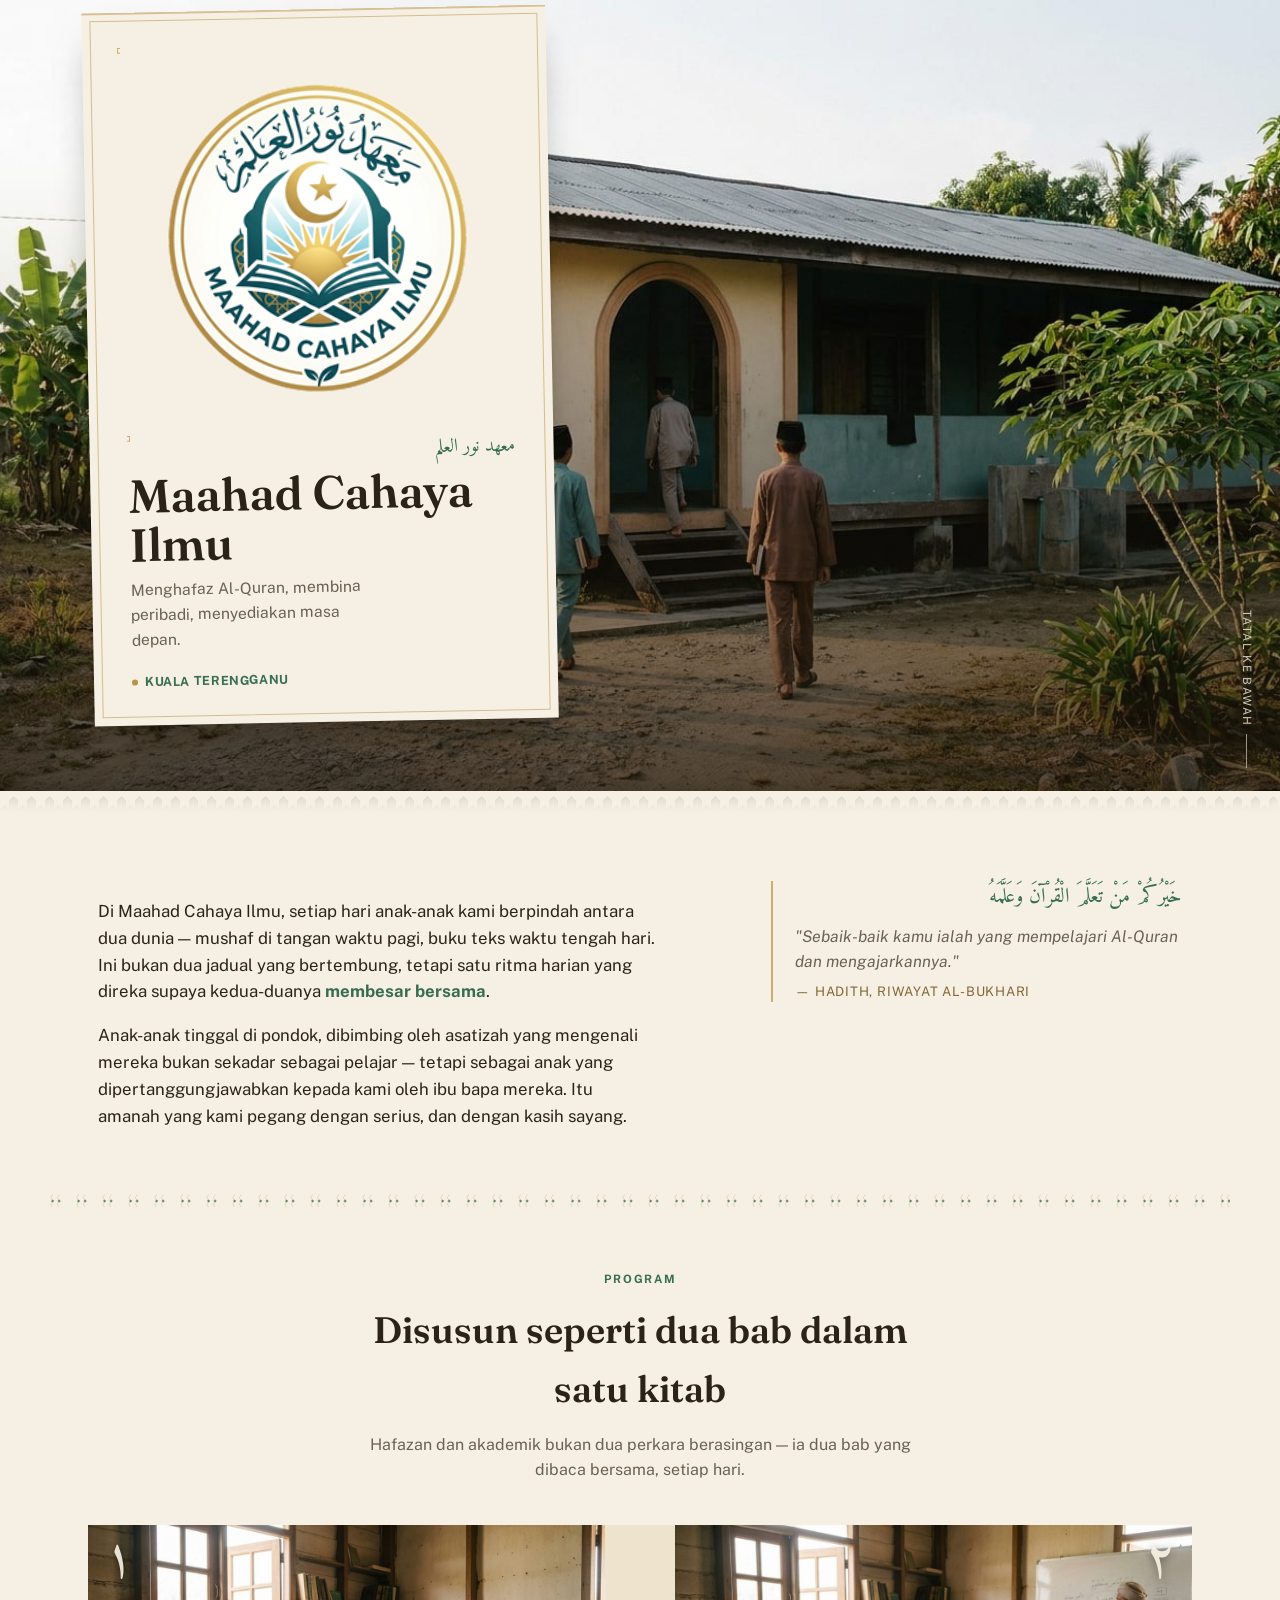
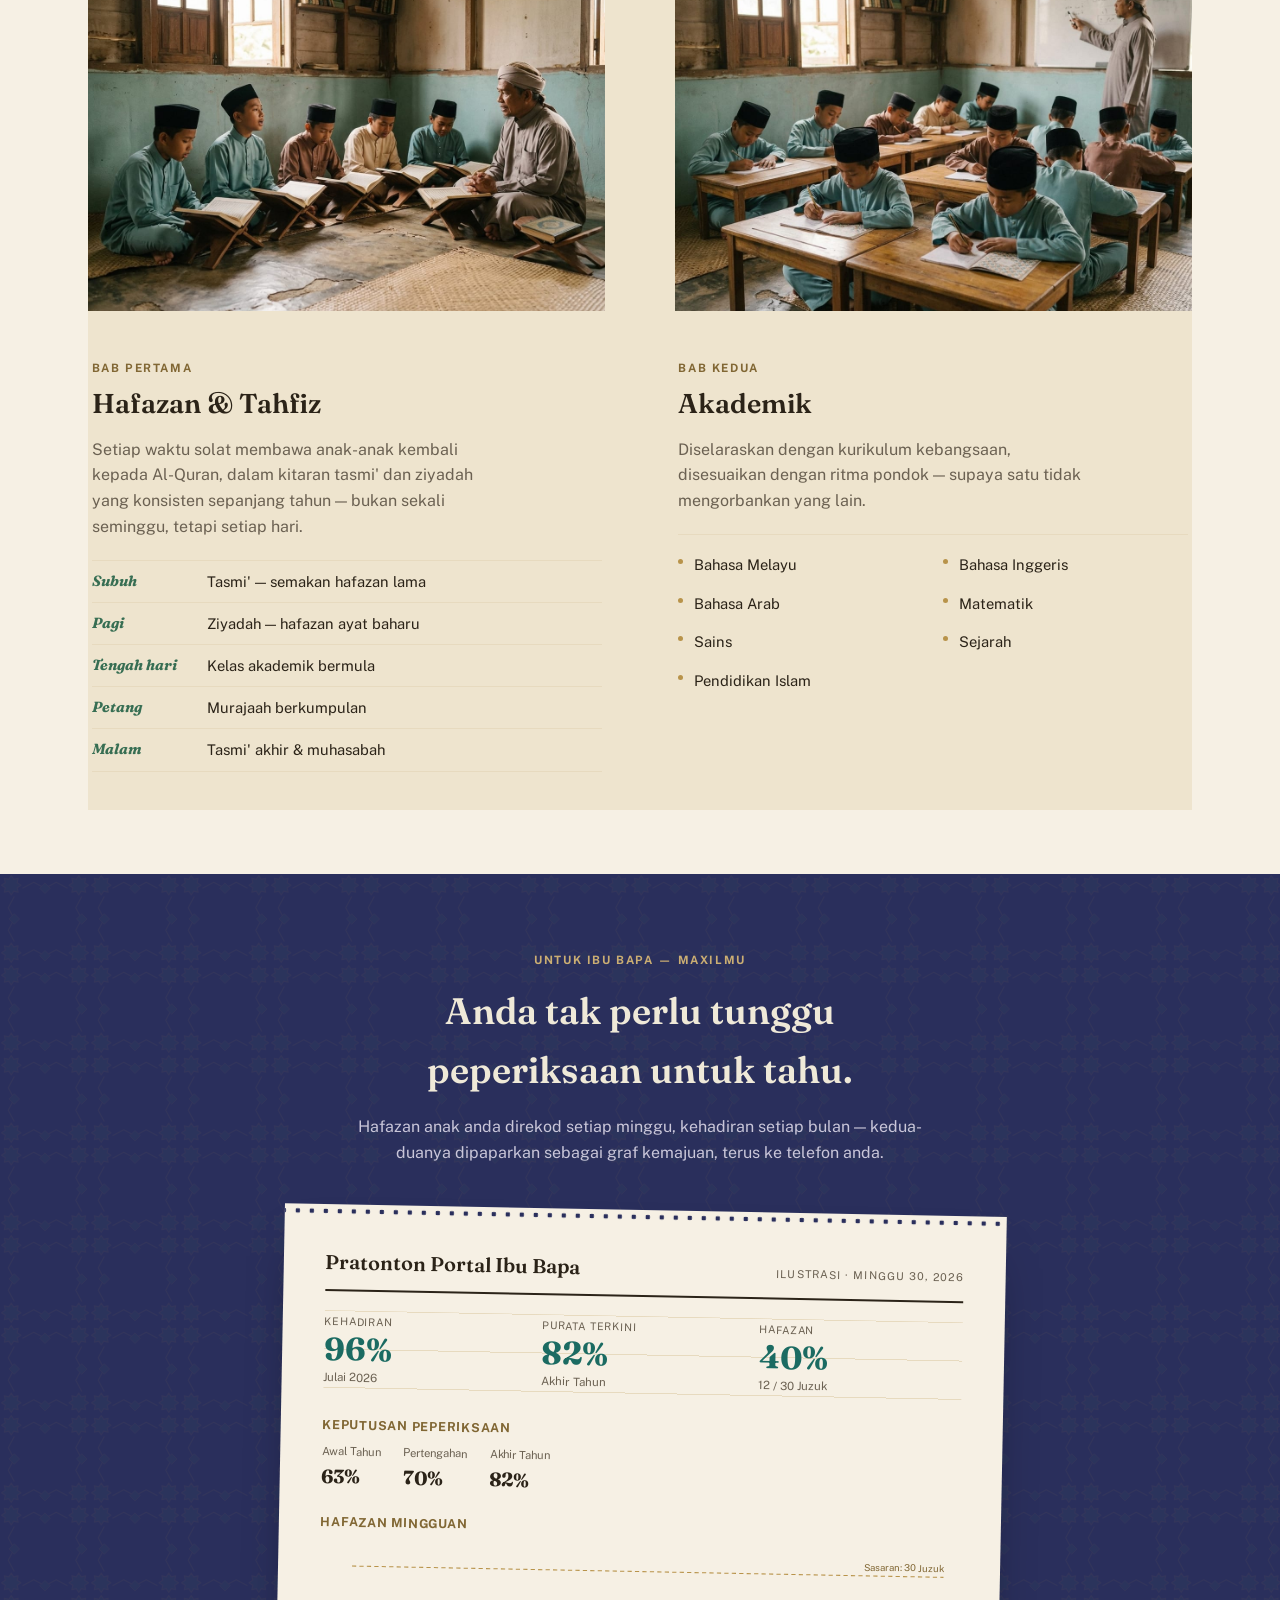
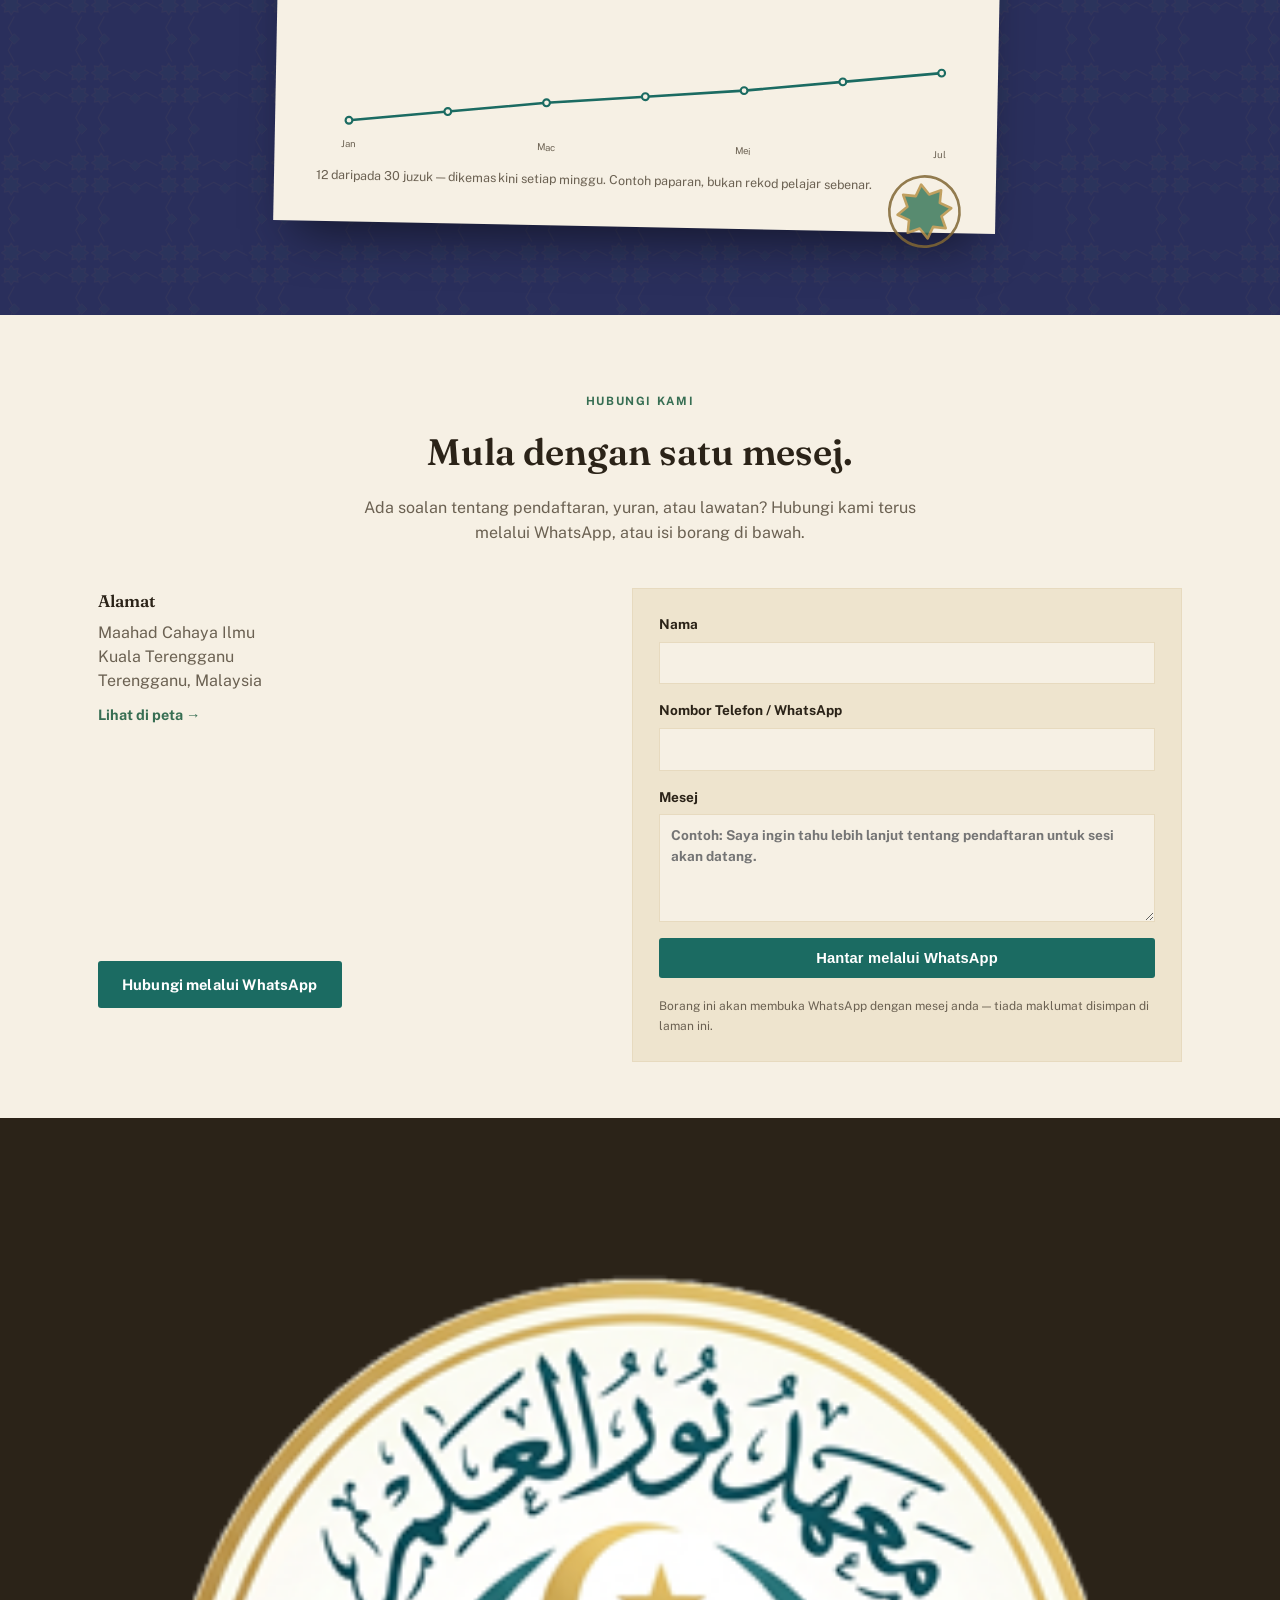
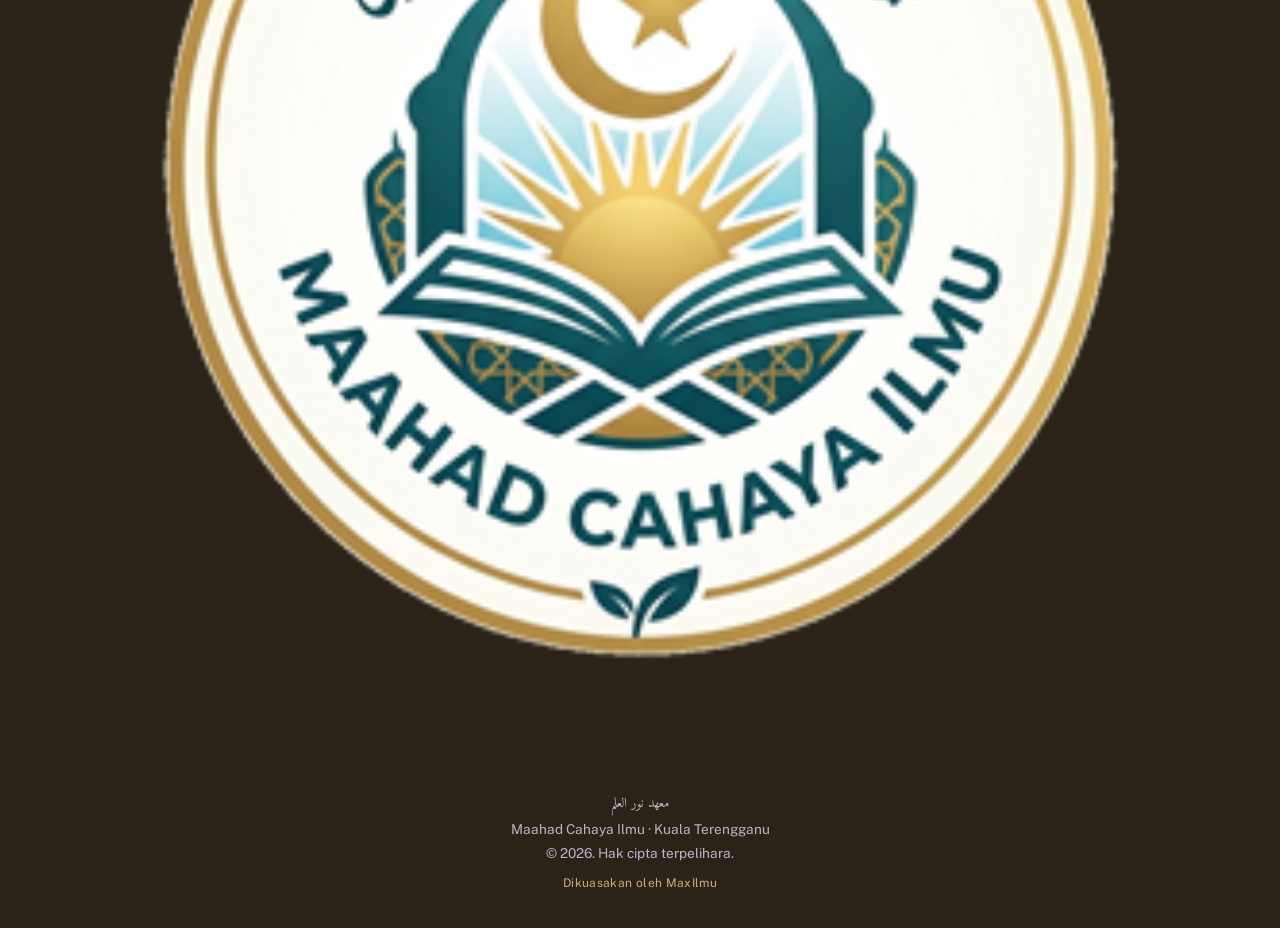
==== public/index.html @ 832dd151 "Set real deploy URL in og/twitter meta tags Replace https://YOUR-REAL-URL placeholder with https://m" ====
<!DOCTYPE html>
<html lang="ms">
<head>
<meta charset="UTF-8">
<meta name="viewport" content="width=device-width, initial-scale=1.0">
<title>Maahad Cahaya Ilmu — Tahfiz &amp; Akademik, Kuala Terengganu</title>
<!--
  DEMO SITE — these og:/twitter: values are intentionally hardcoded here
  (not pulled from SITE_CONFIG) because WhatsApp, Facebook, and Google
  scrapers do NOT execute JavaScript. A client fork must replace every
  hardcoded value below and remove the noindex meta tag once the site
  goes live under its real domain.
-->
<meta name="robots" content="noindex, nofollow">
<meta name="description" content="Maahad Cahaya Ilmu di Kuala Terengganu — pondok tahfiz yang menggabungkan hafazan Al-Quran dengan pendidikan akademik.">
<meta name="theme-color" content="#1B6B62">
<meta property="og:type" content="website">
<meta property="og:site_name" content="Maahad Cahaya Ilmu">
<meta property="og:title" content="Maahad Cahaya Ilmu — Tahfiz &amp; Akademik, Kuala Terengganu">
<meta property="og:description" content="Pondok tahfiz di Kuala Terengganu yang menggabungkan hafazan Al-Quran dengan pendidikan akademik — dengan kemajuan anak dihantar terus ke telefon ibu bapa.">
<meta property="og:url" content="https://maxilmu.maxmin.com.my">
<meta property="og:image" content="https://maxilmu.maxmin.com.my/logo.png">
<meta name="twitter:card" content="summary_large_image">
<meta name="twitter:title" content="Maahad Cahaya Ilmu — Tahfiz &amp; Akademik, Kuala Terengganu">
<meta name="twitter:description" content="Pondok tahfiz di Kuala Terengganu yang menggabungkan hafazan Al-Quran dengan pendidikan akademik.">
<meta name="twitter:image" content="https://maxilmu.maxmin.com.my/logo.png">
<link rel="preconnect" href="https://fonts.googleapis.com">
<link rel="preconnect" href="https://fonts.gstatic.com" crossorigin>
<link href="https://fonts.googleapis.com/css2?family=Fraunces:ital,opsz,wght@0,9..144,400;0,9..144,600;0,9..144,700;1,9..144,500&family=Amiri:ital,wght@0,400;0,700;1,400&family=Public+Sans:ital,wght@0,400;0,500;0,700;1,400&display=swap" rel="stylesheet">
<link rel="stylesheet" href="index.css">
<link rel="preload" href="images/hero-exterior.jpg" as="image">
<link rel="icon" type="image/png" sizes="32x32" href="favicon-32x32.png">
<link rel="icon" type="image/png" sizes="16x16" href="favicon-16x16.png">
<link rel="apple-touch-icon" sizes="180x180" href="apple-touch-icon.png">
<script src="site-config.js"></script>
</head>
<body>

<header class="mini-header" id="miniHeader">
  <a href="#top" class="mini-header__brand"><img src="logo-transparent.png" data-config-logo alt=""><span data-config="name">Maahad Cahaya Ilmu</span></a>
  <div class="mini-header__actions">
    <a class="mini-header__login" href="app/login.html">Log Masuk</a>
    <a class="mini-header__cta" data-wa-link href="https://wa.me/" target="_blank" rel="noopener">WhatsApp</a>
  </div>
</header>

<!-- ============ HERO — frontispiece photo + pasted label ============ -->
<section class="hero" id="top">
  <div class="hero__photo"><img src="images/hero-exterior.jpg" alt="Anak-anak murid berjalan menuju bangunan pondok pada waktu pagi"></div>
  <div class="hero__label">
    <span class="hero__mark"><img src="logo-transparent.png" data-config-logo data-config-alt="name" alt="Lambang Maahad Cahaya Ilmu"></span>
    <p class="hero__arabic" lang="ar" dir="rtl" data-config="nameArabic">معهد نور العلم</p>
    <h1 class="hero__name" data-config="name">Maahad Cahaya Ilmu</h1>
    <p class="hero__mission" data-config="tagline">Menghafaz Al-Quran, membina peribadi, menyediakan masa depan.</p>
    <span class="hero__tag"><span class="dot"></span><span data-config="location">Kuala Terengganu</span></span>
  </div>
  <span class="hero__scroll">Tatal ke bawah</span>
</section>
<div class="torn" aria-hidden="true"></div>

<!-- ============ ABOUT ============ -->
<section class="about" id="tentang">
  <div class="container about__grid">
    <div class="about__main">
      <h2 class="sr-only">Tentang Kami</h2>
      <p>Di <span data-config="name">Maahad Cahaya Ilmu</span>, setiap hari anak-anak kami berpindah antara dua dunia — mushaf di tangan waktu pagi, buku teks waktu tengah hari. Ini bukan dua jadual yang bertembung, tetapi satu ritma harian yang direka supaya kedua-duanya <strong>membesar bersama</strong>.</p>
      <p>Anak-anak tinggal di pondok, dibimbing oleh asatizah yang mengenali mereka bukan sekadar sebagai pelajar — tetapi sebagai anak yang dipertanggungjawabkan kepada kami oleh ibu bapa mereka. Itu amanah yang kami pegang dengan serius, dan dengan kasih sayang.</p>
    </div>
    <aside class="marginalia">
      <p class="marginalia__ar" lang="ar" dir="rtl">خَيْرُكُمْ مَنْ تَعَلَّمَ الْقُرْآنَ وَعَلَّمَهُ</p>
      <p class="marginalia__ms">"Sebaik-baik kamu ialah yang mempelajari Al-Quran dan mengajarkannya."</p>
      <p class="marginalia__cite">— Hadith, Riwayat al-Bukhari</p>
    </aside>
  </div>
</section>

<hr class="chain-rule">

<!-- ============ PROGRAM — the two-page spread ============ -->
<section id="program">
  <div class="programs-intro">
    <span class="eyebrow">Program</span>
    <h2>Disusun seperti dua bab dalam satu kitab</h2>
    <p>Hafazan dan akademik bukan dua perkara berasingan — ia dua bab yang dibaca bersama, setiap hari.</p>
  </div>

  <div class="spread">
    <article class="page page--left">
      <div class="page__photo">
        <img src="images/hafazan-class.jpg" alt="Pelajar duduk bersila membaca mushaf semasa sesi tasmik hafazan" loading="lazy">
        <span class="page__numeral" aria-hidden="true">١</span>
      </div>
      <div class="page__photo-torn" aria-hidden="true"></div>
      <div class="page__body">
        <p class="page__label">Bab Pertama</p>
        <h3 class="page__title">Hafazan &amp; Tahfiz</h3>
        <p class="page__intro">Setiap waktu solat membawa anak-anak kembali kepada Al-Quran, dalam kitaran tasmi' dan ziyadah yang konsisten sepanjang tahun — bukan sekali seminggu, tetapi setiap hari.</p>
        <ul class="rhythm">
          <li><span class="time">Subuh</span><span class="what">Tasmi' — semakan hafazan lama</span></li>
          <li><span class="time">Pagi</span><span class="what">Ziyadah — hafazan ayat baharu</span></li>
          <li><span class="time">Tengah hari</span><span class="what">Kelas akademik bermula</span></li>
          <li><span class="time">Petang</span><span class="what">Murajaah berkumpulan</span></li>
          <li><span class="time">Malam</span><span class="what">Tasmi' akhir &amp; muhasabah</span></li>
        </ul>
      </div>
    </article>

    <article class="page page--right">
      <div class="page__photo">
        <img src="images/akademik-class.jpg" alt="Pelajar menulis di meja semasa kelas akademik, guru di hadapan papan putih" loading="lazy">
        <span class="page__numeral" aria-hidden="true">٢</span>
      </div>
      <div class="page__photo-torn" aria-hidden="true"></div>
      <div class="page__body">
        <p class="page__label">Bab Kedua</p>
        <h3 class="page__title">Akademik</h3>
        <p class="page__intro">Diselaraskan dengan kurikulum kebangsaan, disesuaikan dengan ritma pondok — supaya satu tidak mengorbankan yang lain.</p>
        <ul class="index-list" id="subject-list">
          <li>Bahasa Melayu</li>
          <li>Bahasa Inggeris</li>
          <li>Bahasa Arab</li>
          <li>Matematik</li>
          <li>Sains</li>
          <li>Sejarah</li>
          <li>Pendidikan Islam</li>
        </ul>
      </div>
    </article>
  </div>
</section>

<!-- ============ MAXILMU — the tucked-in ledger page ============ -->
<section class="maxilmu" id="maxilmu">
  <div class="maxilmu__head">
    <span class="eyebrow">Untuk Ibu Bapa — MaxIlmu</span>
    <h2>Anda tak perlu tunggu peperiksaan untuk tahu.</h2>
    <p>Hafazan anak anda direkod setiap minggu, kehadiran setiap bulan — kedua-duanya dipaparkan sebagai graf kemajuan, terus ke telefon anda.</p>
  </div>

  <div class="ledger-wrap">
    <div class="ledger">
      <div class="ledger__head">
        <h3>Pratonton Portal Ibu Bapa</h3>
        <span>Ilustrasi · Minggu 30, 2026</span>
      </div>

      <div class="stat-grid" aria-hidden="true">
        <div class="stat-tile"><span class="stat-tile__label">Kehadiran</span><div class="stat-tile__value">96%</div><p class="stat-tile__sub">Julai 2026</p></div>
        <div class="stat-tile"><span class="stat-tile__label">Purata Terkini</span><div class="stat-tile__value">82%</div><p class="stat-tile__sub">Akhir Tahun</p></div>
        <div class="stat-tile"><span class="stat-tile__label">Hafazan</span><div class="stat-tile__value">40%</div><p class="stat-tile__sub">12 / 30 Juzuk</p></div>
      </div>

      <h4>Keputusan Peperiksaan</h4>
      <div class="report__exams" aria-hidden="true">
        <div class="report__exam"><span class="report__exam-label">Awal Tahun</span><span class="report__exam-value">63%</span></div>
        <div class="report__exam"><span class="report__exam-label">Pertengahan</span><span class="report__exam-value">70%</span></div>
        <div class="report__exam"><span class="report__exam-label">Akhir Tahun</span><span class="report__exam-value">82%</span></div>
      </div>

      <h4>Hafazan Mingguan</h4>
      <div class="report__chart" aria-hidden="true">
        <svg viewBox="0 0 600 200" role="img" aria-label="Graf kemajuan hafazan mingguan, contoh 12 daripada 30 Juzuk">
          <line x1="30" y1="24" x2="586" y2="24" class="chart-target-line"/>
          <text x="586" y="19" class="chart-target-label" text-anchor="end">Sasaran: 30 Juzuk</text>
          <path d="M30,169 L122.7,159 L215.3,149 L308,141.5 L400.7,134 L493.3,124 L586,114" class="chart-line"/>
          <circle cx="30" cy="169" r="3.2" class="chart-dot"/><circle cx="122.7" cy="159" r="3.2" class="chart-dot"/>
          <circle cx="215.3" cy="149" r="3.2" class="chart-dot"/><circle cx="308" cy="141.5" r="3.2" class="chart-dot"/>
          <circle cx="400.7" cy="134" r="3.2" class="chart-dot"/><circle cx="493.3" cy="124" r="3.2" class="chart-dot"/>
          <circle cx="586" cy="114" r="3.2" class="chart-dot"/>
          <text x="30" y="194" class="chart-axis-label" text-anchor="middle">Jan</text>
          <text x="215.3" y="194" class="chart-axis-label" text-anchor="middle">Mac</text>
          <text x="400.7" y="194" class="chart-axis-label" text-anchor="middle">Mei</text>
          <text x="586" y="194" class="chart-axis-label" text-anchor="middle">Jul</text>
        </svg>
      </div>
      <p class="report__caption">12 daripada 30 juzuk — dikemas kini setiap minggu. Contoh paparan, bukan rekod pelajar sebenar.</p>

      <svg class="ledger__stamp" viewBox="-15 -15 30 30" aria-hidden="true">
        <circle r="13.5" fill="none" stroke="#816734" stroke-width="1"/>
        <path fill="#3D7A5C" stroke="#B8934A" stroke-width="1" stroke-linejoin="round"
          d="M0,-10.4 L2.6,-6.28 L7.35,-7.35 L6.28,-2.6 L10.4,0 L6.28,2.6 L7.35,7.35 L2.6,6.28 L0,10.4 L-2.6,6.28 L-7.35,7.35 L-6.28,2.6 L-10.4,0 L-6.28,-2.6 L-7.35,-7.35 L-2.6,-6.28 Z"/>
      </svg>
    </div>
  </div>
</section>

<!-- ============ CONTACT — colophon ============ -->
<section class="contact" id="hubungi">
  <div class="contact__head">
    <span class="eyebrow">Hubungi Kami</span>
    <h2>Mula dengan satu mesej.</h2>
    <p>Ada soalan tentang pendaftaran, yuran, atau lawatan? Hubungi kami terus melalui WhatsApp, atau isi borang di bawah.</p>
  </div>
  <div class="container contact__grid">
    <div class="contact__block">
      <h3>Alamat</h3>
      <address id="contact-address">Maahad Cahaya Ilmu<br>Kuala Terengganu<br>Terengganu, Malaysia</address>
      <a class="contact__directions" id="contact-map-link" href="https://www.google.com/maps?q=Kuala+Terengganu,+Terengganu" target="_blank" rel="noopener">Lihat di peta →</a>
      <iframe class="contact__map" id="contact-map-frame" src="https://www.google.com/maps?q=Kuala+Terengganu,+Terengganu&z=12&output=embed" loading="lazy" referrerpolicy="no-referrer-when-downgrade" title="Peta kawasan Kuala Terengganu (ilustrasi, bukan lokasi sebenar)"></iframe>
      <a class="btn" data-wa-link href="https://wa.me/" target="_blank" rel="noopener">Hubungi melalui WhatsApp</a>
    </div>
    <form class="form" id="contact-form" novalidate>
      <label>Nama<input type="text" name="name" required autocomplete="name"></label>
      <label>Nombor Telefon / WhatsApp<input type="tel" name="phone" required autocomplete="tel"></label>
      <label>Mesej<textarea name="message" rows="4" required placeholder="Contoh: Saya ingin tahu lebih lanjut tentang pendaftaran untuk sesi akan datang."></textarea></label>
      <button class="btn" type="submit">Hantar melalui WhatsApp</button>
      <p class="form__note">Borang ini akan membuka WhatsApp dengan mesej anda — tiada maklumat disimpan di laman ini.</p>
    </form>
  </div>
</section>

<footer class="footer">
  <span class="footer__mark"><img src="logo-transparent.png" data-config-logo alt="" loading="lazy"></span>
  <p class="footer__ar" lang="ar" dir="rtl" data-config="nameArabic">معهد نور العلم</p>
  <p><span data-config="name">Maahad Cahaya Ilmu</span> &middot; <span data-config="location">Kuala Terengganu</span></p>
  <p>&copy; 2026. Hak cipta terpelihara.</p>
  <p class="footer__credit">Dikuasakan oleh MaxIlmu</p>
</footer>

<script src="index.js"></script>
</body>
</html>
---- public/index.css ----
/* ================================================================
   DESIGN PLAN (kept as comments so this survives hand-off intact)

   Signature idea: the page is a physical, opened kitab, not a
   scrolling stack of marketing sections. The hero photo is the
   frontispiece with a pasted label, not empty decorative parchment.
   "Bab Pertama / Bab Kedua" is a literal two-page spread with a
   center spine — the two subjects sit physically side by side, the
   way they sit side by side in the real daily schedule. The parent
   preview is a loose ledger page tucked at an angle into the book,
   not a floating SaaS dashboard card. Contact closes the book as a
   colophon, the traditional place a manuscript records who made it
   and where to find them.

   Palette below is the FALLBACK only — site-config.js overrides
   these custom properties on :root at runtime (see applyThemeColors
   there), so a different madrasah customer can reskin the accent
   palette by editing SITE_CONFIG.colors alone, without touching this
   file. Values here just keep the page looking right if that script
   ever fails to load.
   Type: Fraunces (display), Amiri (Arabic + numeral accents),
   Public Sans (body/UI).

   This file is index.html-only — kept deliberately separate from
   styles.css/app.css (shared by login/admin/parent), since none of
   these selectors (.hero, .page, .ledger, .spread, etc.) are used
   outside this one page.
================================================================= */
:root{
  --teal:#1B6B62; --indigo:#2A2F5C; --malachite:#3D7A5C; --malachite-ink:#376E53;
  --gold:#B8934A; --gold-ink:#816734; --gold-soft:#CBAE73;
  --parchment:#F6F0E4; --parchment-dim:#EEE4CE; --parchment-deep:#E7DABF;
  --ink:#2B2318; --ink-soft:#6B6152; --on-indigo:#EFE9D8;
  --font-display:"Fraunces","Georgia",serif;
  --font-arabic:"Amiri",serif;
  --font-body:"Public Sans","Segoe UI",sans-serif;
}
*{box-sizing:border-box;}
html{scroll-behavior:smooth;}
body{margin:0;background:var(--parchment);color:var(--ink);font-family:var(--font-body);line-height:1.6;}
img{display:block;max-width:100%;}
.container{max-width:1180px;margin:0 auto;padding:0 1.5rem;}
@media (min-width:900px){.container{padding:0 3rem;}}
.eyebrow{display:inline-block;font-family:var(--font-body);font-weight:700;font-size:.72rem;letter-spacing:.14em;text-transform:uppercase;color:var(--malachite-ink);margin-bottom:.6rem;}
@media (prefers-reduced-motion:reduce){html{scroll-behavior:auto;} *{animation-duration:.001ms !important;transition-duration:.001ms !important;}}
a:focus-visible, button:focus-visible{outline:3px solid var(--teal); outline-offset:3px;}
.sr-only{position:absolute;width:1px;height:1px;overflow:hidden;clip:rect(0 0 0 0);white-space:nowrap;}

/* ---------- mini header ---------- */
.mini-header{position:fixed;top:0;left:0;right:0;z-index:40;display:flex;align-items:center;justify-content:space-between;
  padding:.7rem 1.2rem;background:rgba(246,240,228,.88);backdrop-filter:blur(6px);
  border-bottom:1px solid rgba(43,35,24,.08); transform:translateY(-100%); transition:transform .35s ease;}
.mini-header.is-visible{transform:translateY(0);}
.mini-header__brand{display:flex;align-items:center;gap:.5rem;text-decoration:none;color:var(--ink);font-family:var(--font-display);font-weight:600;}
.mini-header__brand img{width:30px;height:30px;border-radius:50%;object-fit:cover;}
.mini-header__actions{display:flex;align-items:center;gap:.6rem;}
.mini-header__login{color:var(--ink-soft);padding:.5rem 1rem;border-radius:99px;border:1.5px solid rgba(43,35,24,.18);text-decoration:none;font-size:.85rem;font-weight:700;}
.mini-header__cta{background:var(--teal);color:#fff;padding:.5rem 1rem;border-radius:99px;text-decoration:none;font-size:.85rem;font-weight:700;}

/* =================================================================
   HERO — frontispiece: full-bleed photo, asymmetric pasted label
================================================================= */
.hero{position:relative;min-height:88vh;display:flex;align-items:flex-end;overflow:hidden;}
.hero__photo{position:absolute;inset:0;}
.hero__photo img{width:100%;height:100%;object-fit:cover;}
.hero__photo::after{content:"";position:absolute;inset:0;
  background:linear-gradient(0deg, rgba(27,20,10,.72) 0%, rgba(27,20,10,.28) 40%, rgba(27,20,10,.05) 62%, transparent 78%);}
.hero__label{position:relative;z-index:2;margin:0 1.25rem 2.4rem;padding:1.9rem 1.7rem 1.6rem;
  background:var(--parchment);
  box-shadow:0 22px 40px -18px rgba(20,14,6,.55), 0 2px 0 rgba(184,147,74,.5) inset;
  transform:rotate(-1.1deg); max-width:26rem;}
@media (min-width:640px){.hero__label{margin:0 0 3.2rem 3.2rem;}}
@media (min-width:900px){.hero__label{margin:0 0 4.4rem 5.5rem;padding:2.4rem 2.4rem 2rem;max-width:29rem;}}
.hero__label::before{content:"";position:absolute;inset:0;pointer-events:none;
  border:1px solid rgba(184,147,74,.55); margin:8px;}
.hero__mark{width:46px;height:46px;border-radius:50%;overflow:hidden;margin-bottom:.9rem;
  box-shadow:0 0 0 2px var(--parchment), 0 0 0 3px var(--gold-soft);}
.hero__mark img{width:100%;height:100%;object-fit:cover;}
.hero__arabic{font-family:var(--font-arabic);color:var(--malachite-ink);font-size:1.15rem;margin:0 0 .3rem;}
.hero__name{font-family:var(--font-display);font-weight:600;font-size:clamp(1.9rem,4.6vw,2.9rem);line-height:1.05;margin:0 0 .5rem;color:var(--ink);}
.hero__mission{margin:0 0 .9rem;color:var(--ink-soft);font-size:.98rem;max-width:24ch;}
.hero__tag{display:inline-flex;align-items:center;gap:.4rem;font-size:.78rem;font-weight:700;letter-spacing:.05em;text-transform:uppercase;color:var(--malachite-ink);}
.hero__tag .dot{width:6px;height:6px;border-radius:50%;background:var(--gold);}
.hero__scroll{position:absolute;right:1.5rem;bottom:1.5rem;z-index:2;writing-mode:vertical-rl;color:var(--on-indigo);
  font-size:.72rem;letter-spacing:.12em;text-transform:uppercase;display:none;align-items:center;gap:.5rem;opacity:.85;}
.hero__scroll::after{content:"";width:1px;height:34px;background:var(--on-indigo);opacity:.7;}
@media (min-width:900px){.hero__scroll{display:inline-flex;}}

/* torn parchment strip stitching hero into the page below */
.torn{position:relative;height:18px;background:var(--parchment);margin-top:-1px;}
.torn::before{content:"";position:absolute;inset:0;
  background:
    linear-gradient(135deg, var(--parchment) 50%, transparent 50%) 0 0/18px 18px repeat-x,
    linear-gradient(-135deg, var(--parchment) 50%, transparent 50%) 9px 0/18px 18px repeat-x;
  background-color:transparent;
  filter:drop-shadow(0 -3px 4px rgba(27,20,10,.18));
}

/* =================================================================
   ABOUT — manuscript margin layout (kept close to original: this
   part already avoided template defaults, only lightly retouched)
================================================================= */
.about{padding:4.5rem 0 3rem;}
.about__grid{display:grid;gap:2.4rem;}
@media (min-width:820px){.about__grid{grid-template-columns:1.5fr 1fr;gap:3.5rem;align-items:start;}}
.about__main p{font-size:1.05rem;color:var(--ink);max-width:56ch;}
.about__main strong{color:var(--malachite-ink);}
.marginalia{border-left:2px solid var(--gold-soft);padding-left:1.4rem;}
.marginalia__ar{font-family:var(--font-arabic);color:var(--malachite-ink);font-size:1.3rem;margin:0 0 .6rem;}
.marginalia__ms{font-style:italic;color:var(--ink-soft);margin:0 0 .4rem;}
.marginalia__cite{font-size:.82rem;color:var(--gold-ink);text-transform:uppercase;letter-spacing:.06em;margin:0;}

.chain-rule{border:0;height:13px;margin:0 auto;max-width:1180px;
  background-image:url("assets/tazhib-tile.svg");background-size:26px 26px;
  background-repeat:repeat-x;background-position:center;opacity:.85;}

/* =================================================================
   PROGRAM — the two-page spread. This is the signature structural
   move: on desktop, a literal open book with a spine down the
   middle; each "page" carries a full-bleed class photo that tears
   into the paper below it, rather than a feature card with an icon.
================================================================= */
.programs-intro{max-width:640px;margin:0 auto;padding:3.6rem 1.5rem 2.6rem;text-align:center;}
.programs-intro h2{font-family:var(--font-display);font-weight:600;font-size:clamp(1.6rem,3.4vw,2.3rem);margin:.2rem 0 .8rem;}
.programs-intro p{color:var(--ink-soft);margin:0;}

.spread{position:relative;max-width:1180px;margin:0 auto 4rem;padding:0 1.2rem;
  display:grid;gap:2.6rem;}
@media (min-width:900px){
  .spread{grid-template-columns:1fr 1fr;gap:0;padding:0 2.4rem;
    background:linear-gradient(90deg, transparent calc(50% - 1px), rgba(184,147,74,.55) calc(50% - 1px), rgba(184,147,74,.55) calc(50% + 1px), transparent calc(50% + 1px));}
  .spread::before{content:"";position:absolute;left:50%;top:0;bottom:0;width:64px;margin-left:-32px;
    background:linear-gradient(90deg, rgba(27,20,10,.14), transparent 40%, transparent 60%, rgba(27,20,10,.14));
    pointer-events:none;}
}
.page{position:relative;background:var(--parchment-dim);
  box-shadow:0 18px 34px -20px rgba(27,20,10,.35);}
@media (min-width:900px){
  .page--left{padding-right:2.2rem;box-shadow:none;}
  .page--right{padding-left:2.2rem;box-shadow:none;}
}
.page__photo{position:relative;aspect-ratio:4/3;overflow:hidden;}
.page__photo img{width:100%;height:100%;object-fit:cover;}
.page__numeral{position:absolute;top:.6rem;font-family:var(--font-arabic);font-size:3.4rem;line-height:1;
  color:var(--parchment);text-shadow:0 2px 10px rgba(0,0,0,.45);opacity:.92;}
.page--left .page__numeral{left:.9rem;}
.page--right .page__numeral{right:.9rem;}
.page__photo-torn{position:relative;height:16px;margin-top:-1px;}
.page__photo-torn::before{content:"";position:absolute;inset:0;
  background:linear-gradient(135deg, var(--parchment-dim) 50%, transparent 50%) 0 0/16px 16px repeat-x,
             linear-gradient(-135deg, var(--parchment-dim) 50%, transparent 50%) 8px 0/16px 16px repeat-x;}
.page__body{padding:1.7rem 1.5rem 2.4rem;}
@media (min-width:900px){.page__body{padding:2rem .2rem 2.4rem;}}
.page__label{font-family:var(--font-body);font-weight:700;font-size:.72rem;letter-spacing:.14em;text-transform:uppercase;color:var(--gold-ink);margin:0 0 .3rem;}
.page__title{font-family:var(--font-display);font-weight:600;font-size:1.7rem;margin:0 0 .7rem;color:var(--ink);}
.page__intro{color:var(--ink-soft);margin:0 0 1.3rem;max-width:42ch;}
.rhythm{list-style:none;margin:0;padding:0;border-top:1px solid var(--parchment-deep);}
.rhythm li{display:flex;gap:1rem;padding:.55rem 0;border-bottom:1px solid var(--parchment-deep);font-size:.92rem;}
.rhythm .time{flex:0 0 6.2rem;font-weight:700;color:var(--malachite-ink);font-family:var(--font-display);font-style:italic;}
.index-list{list-style:none;margin:0;padding:0;display:grid;grid-template-columns:1fr 1fr;gap:.15rem 1.2rem;border-top:1px solid var(--parchment-deep);padding-top:.7rem;}
.index-list li{padding:.4rem 0;font-size:.92rem;position:relative;padding-left:1rem;}
.index-list li::before{content:"";position:absolute;left:0;top:.85em;width:5px;height:5px;background:var(--gold);border-radius:50%;}

/* =================================================================
   MAXILMU — a ledger page tucked into the book at an angle, not a
   floating SaaS dashboard preview card.
================================================================= */
.maxilmu{position:relative;background:var(--indigo);padding:4.5rem 0 5.5rem;overflow:hidden;}
.maxilmu::before{content:"";position:absolute;inset:0;opacity:.06;
  background-image:url("assets/tazhib-tile.svg");background-size:90px 90px;}
.maxilmu__head{position:relative;max-width:640px;margin:0 auto;padding:0 1.5rem 2.8rem;text-align:center;color:var(--on-indigo);}
.maxilmu__head .eyebrow{color:var(--gold-soft);}
.maxilmu__head h2{font-family:var(--font-display);font-weight:600;font-size:clamp(1.6rem,3.4vw,2.3rem);margin:.2rem 0 .9rem;}
.maxilmu__head p{color:#C9C6D9;margin:0;}

.ledger-wrap{position:relative;max-width:760px;margin:0 auto;padding:0 1.2rem;}
.ledger{position:relative;background:var(--parchment);transform:rotate(1.1deg);
  box-shadow:0 30px 50px -22px rgba(0,0,0,.55);padding:2.1rem 1.5rem 1.8rem;}
@media (min-width:640px){.ledger{padding:2.6rem 2.6rem 2.2rem;}}
.ledger::before{content:"";position:absolute;left:0;right:0;top:0;height:12px;
  background-image:radial-gradient(circle, var(--indigo) 2.2px, transparent 2.6px);
  background-size:14px 14px;background-position:6px 0;}
.ledger__head{display:flex;justify-content:space-between;align-items:baseline;flex-wrap:wrap;gap:.4rem;
  border-bottom:2px solid var(--ink);padding-bottom:.7rem;margin-bottom:1.2rem;}
.ledger__head h3{font-family:var(--font-display);font-weight:600;font-size:1.25rem;margin:0;}
.ledger__head span{font-size:.68rem;letter-spacing:.1em;text-transform:uppercase;color:var(--ink-soft);}

.stat-grid{display:grid;grid-template-columns:repeat(3,1fr);gap:.9rem;margin-bottom:1.6rem;
  background-image:repeating-linear-gradient(var(--parchment-deep) 0 1px, transparent 1px 2.4rem);}
.stat-tile{padding:.2rem 0;}
.stat-tile__label{display:block;font-size:.66rem;letter-spacing:.08em;text-transform:uppercase;color:var(--ink-soft);margin-bottom:.15rem;}
.stat-tile__value{font-family:var(--font-display);font-weight:700;font-size:clamp(1.5rem,4vw,2rem);color:var(--teal);line-height:1.05;}
.stat-tile__sub{margin:.1rem 0 0;font-size:.72rem;color:var(--ink-soft);}

.ledger h4{font-family:var(--font-body);font-weight:700;font-size:.78rem;letter-spacing:.06em;text-transform:uppercase;color:var(--gold-ink);margin:1.3rem 0 .5rem;}
.report__exams{display:flex;gap:1.4rem;flex-wrap:wrap;margin-bottom:.4rem;}
.report__exam{display:flex;flex-direction:column;}
.report__exam-label{font-size:.7rem;color:var(--ink-soft);}
.report__exam-value{font-family:var(--font-display);font-weight:700;font-size:1.2rem;}
.chart-target-line{stroke:var(--gold);stroke-width:1;stroke-dasharray:4 3;}
.chart-target-label{font-size:9px;fill:var(--gold-ink);font-family:var(--font-body);}
.chart-line{fill:none;stroke:var(--teal);stroke-width:2.4;}
.chart-dot{fill:var(--parchment);stroke:var(--teal);stroke-width:2;}
.chart-axis-label{font-size:9px;fill:var(--ink-soft);font-family:var(--font-body);}
.report__caption{font-size:.78rem;color:var(--ink-soft);margin:.3rem 0 0;}
.ledger__stamp{position:absolute;bottom:-14px;right:18px;width:64px;height:64px;opacity:.85;transform:rotate(-8deg);}
@media (min-width:640px){.ledger__stamp{width:78px;height:78px;right:32px;bottom:-18px;}}

/* =================================================================
   CONTACT — the colophon: where a manuscript records who made it.
================================================================= */
.contact{padding:4.5rem 0 3.5rem;}
.contact__head{max-width:640px;margin:0 auto;text-align:center;padding:0 1.5rem 2.6rem;}
.contact__head h2{font-family:var(--font-display);font-weight:600;font-size:clamp(1.6rem,3.4vw,2.3rem);margin:.2rem 0 .8rem;}
.contact__head p{color:var(--ink-soft);margin:0;}
.contact__grid{display:grid;gap:2.4rem;}
@media (min-width:900px){.contact__grid{grid-template-columns:1fr 1.15fr;gap:3.5rem;}}
.contact__block h3{font-family:var(--font-display);font-weight:600;font-size:1.05rem;margin:0 0 .4rem;}
address{font-style:normal;color:var(--ink-soft);margin:0 0 .6rem;line-height:1.5;}
.contact__directions{color:var(--malachite-ink);font-weight:700;text-decoration:none;font-size:.9rem;}
.contact__map{width:100%;height:190px;border:0;margin:1.1rem 0;filter:sepia(.25) saturate(.8);}
.btn{display:inline-block;background:var(--teal);color:#fff;padding:.75rem 1.5rem;border-radius:3px;
  text-decoration:none;font-weight:700;font-size:.92rem;border:0;cursor:pointer;letter-spacing:.01em;}
.btn:hover{background:var(--malachite-ink);}
.form{display:flex;flex-direction:column;gap:1rem;background:var(--parchment-dim);padding:1.6rem;border:1px solid var(--parchment-deep);}
.form label{display:flex;flex-direction:column;gap:.35rem;font-size:.85rem;font-weight:700;color:var(--ink);}
.form input, .form textarea{font:inherit;padding:.6rem .7rem;border:1px solid var(--parchment-deep);background:var(--parchment);color:var(--ink);}
.form__note{font-size:.75rem;color:var(--ink-soft);margin:.2rem 0 0;}

.footer{background:var(--ink);color:var(--on-indigo);text-align:center;padding:2.6rem 1.5rem 2rem;font-size:.85rem;}
.footer__mark{width:40px;height:40px;border-radius:50%;overflow:hidden;margin:0 auto .8rem;}
.footer__mark img{width:100%;height:100%;object-fit:cover;}
.footer__ar{font-family:var(--font-arabic);color:var(--gold-soft);margin:0 0 .3rem;}
.footer p{margin:.15rem 0;color:#B9B6C9;}
.footer__credit{color:var(--gold-soft) !important;font-size:.75rem;letter-spacing:.03em;margin-top:.6rem !important;}
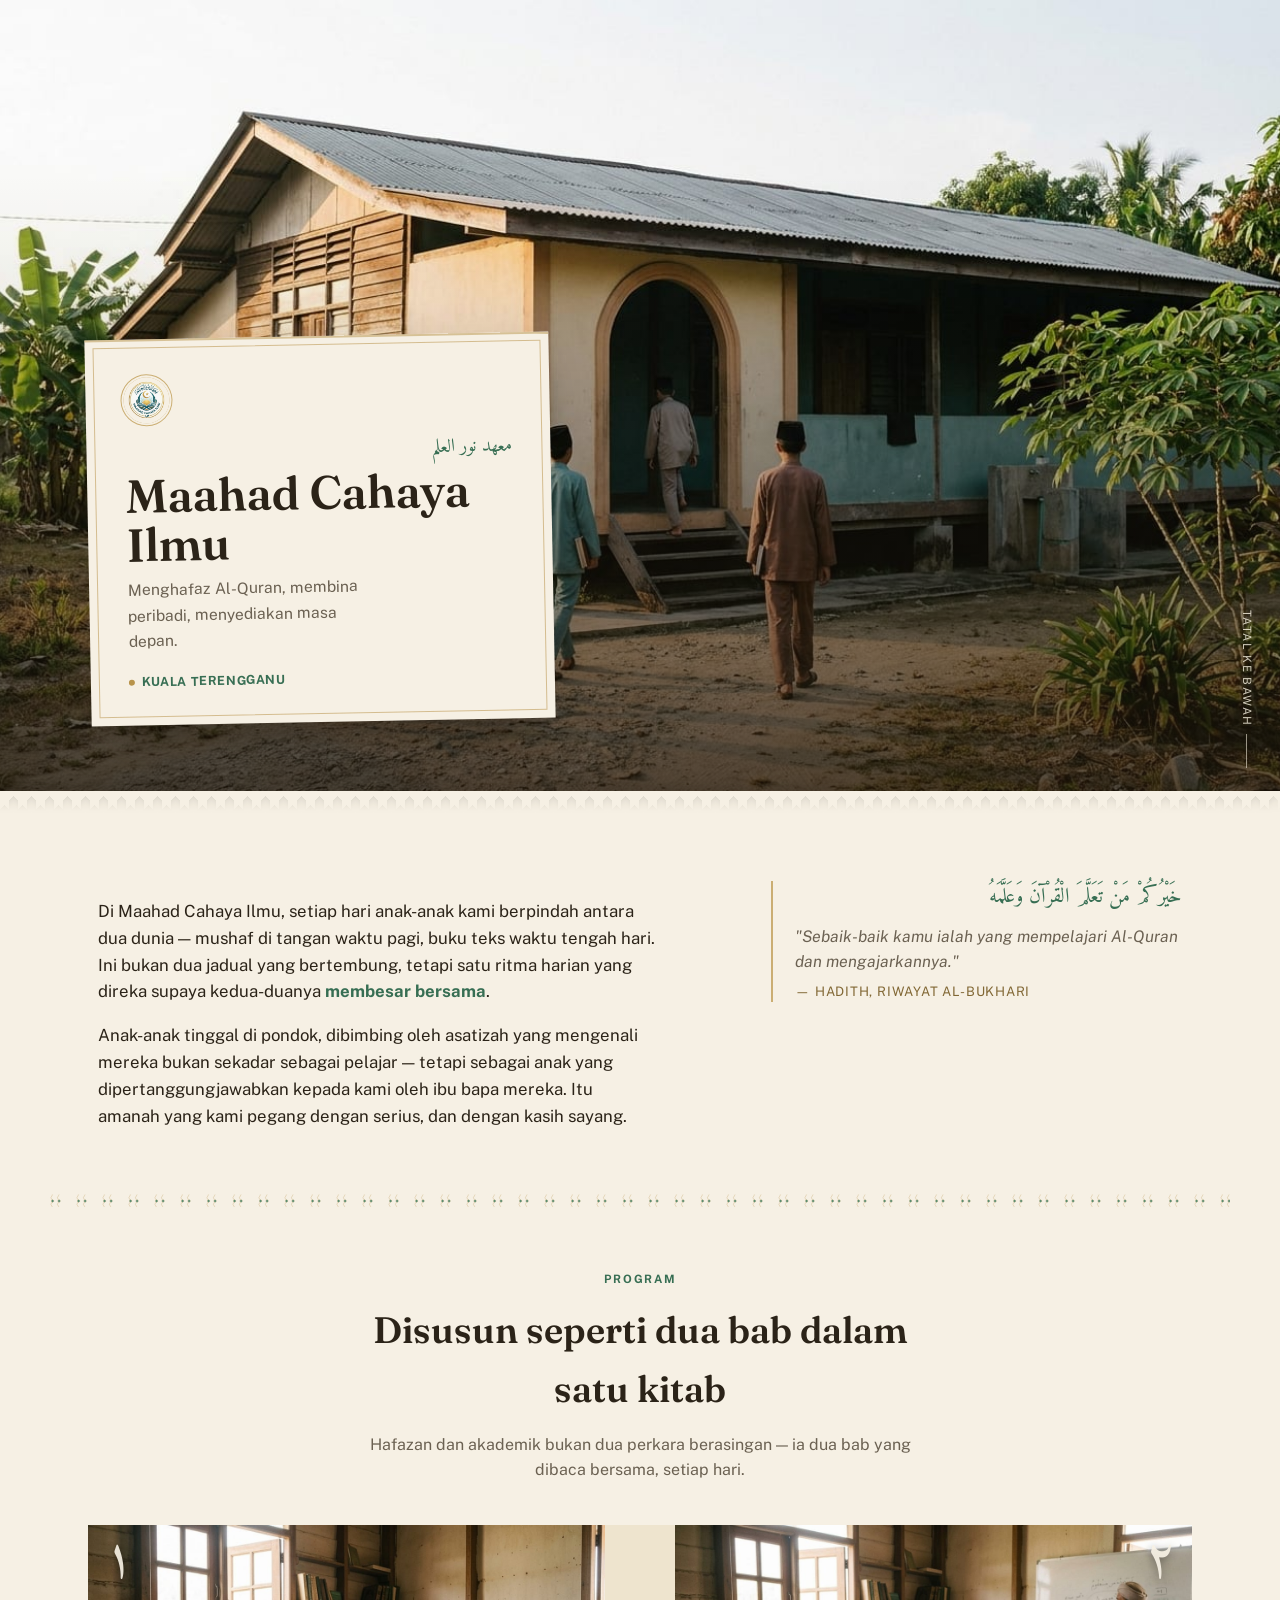
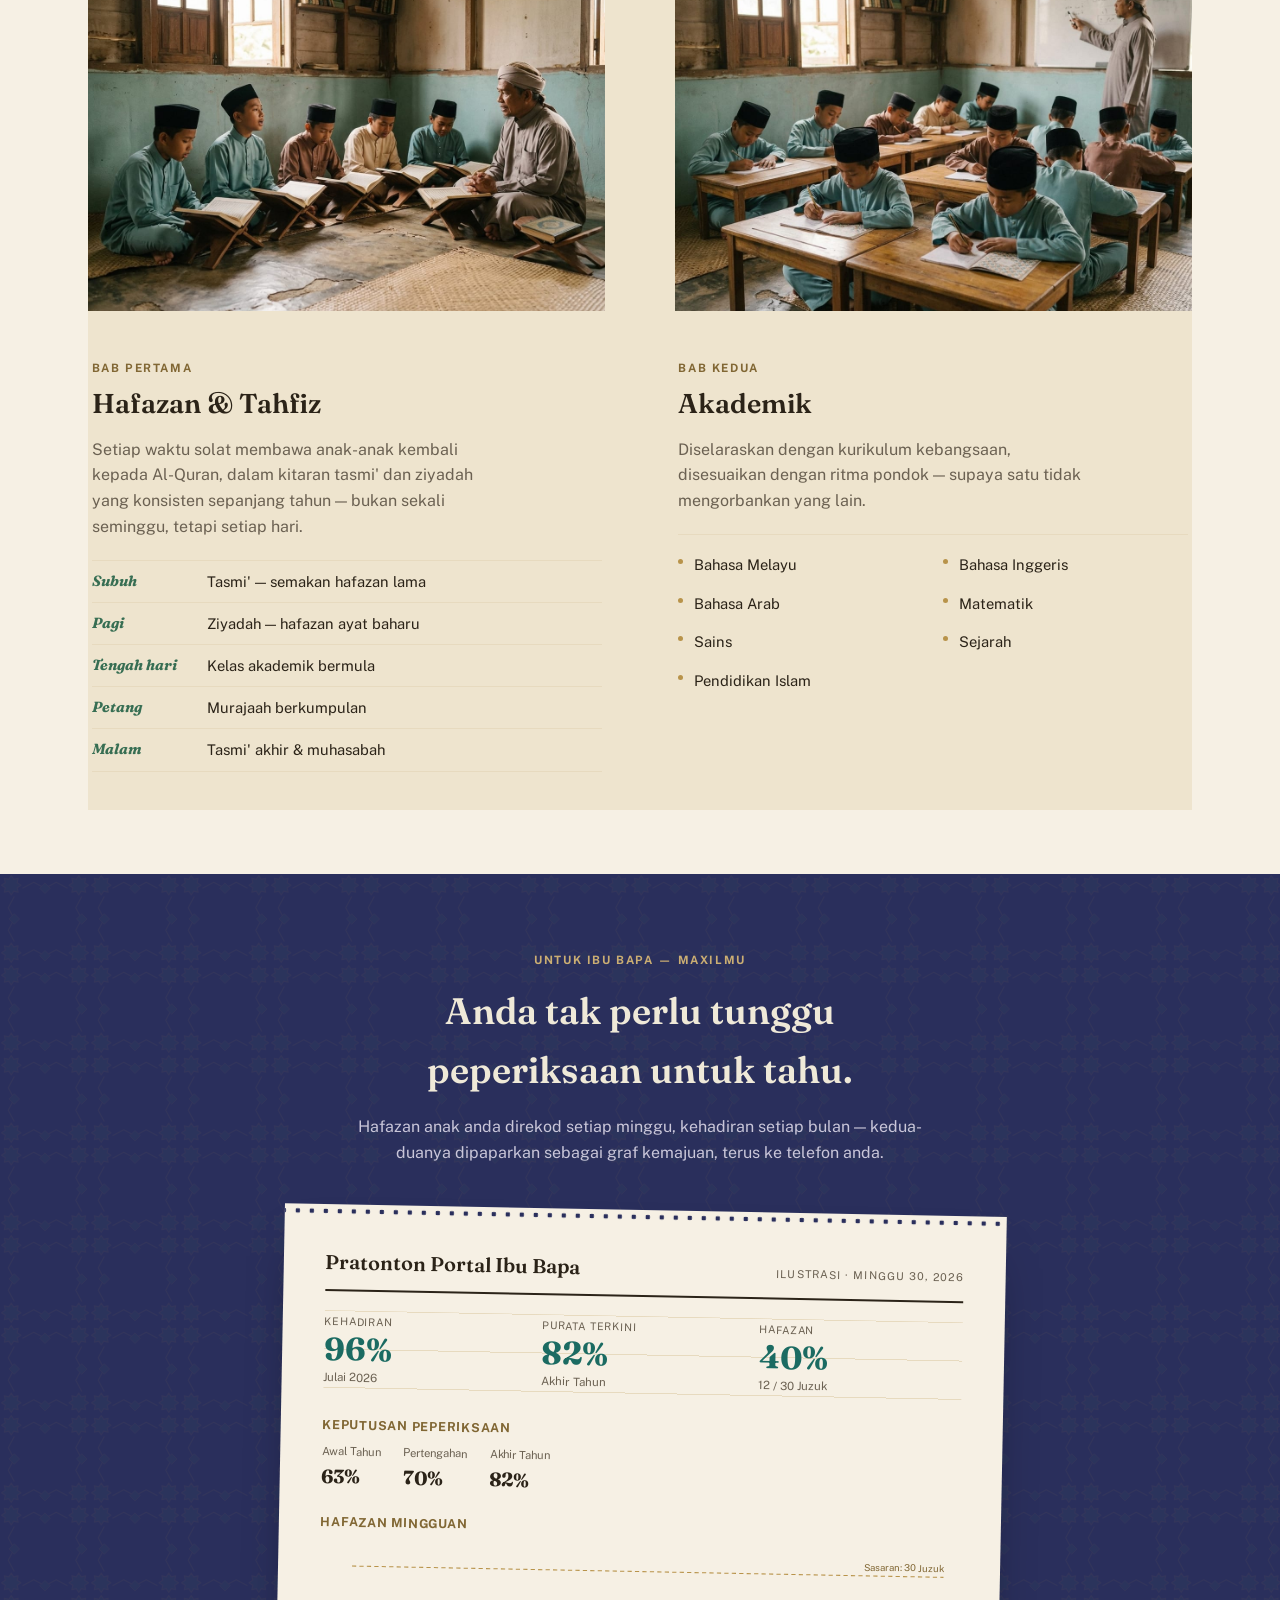
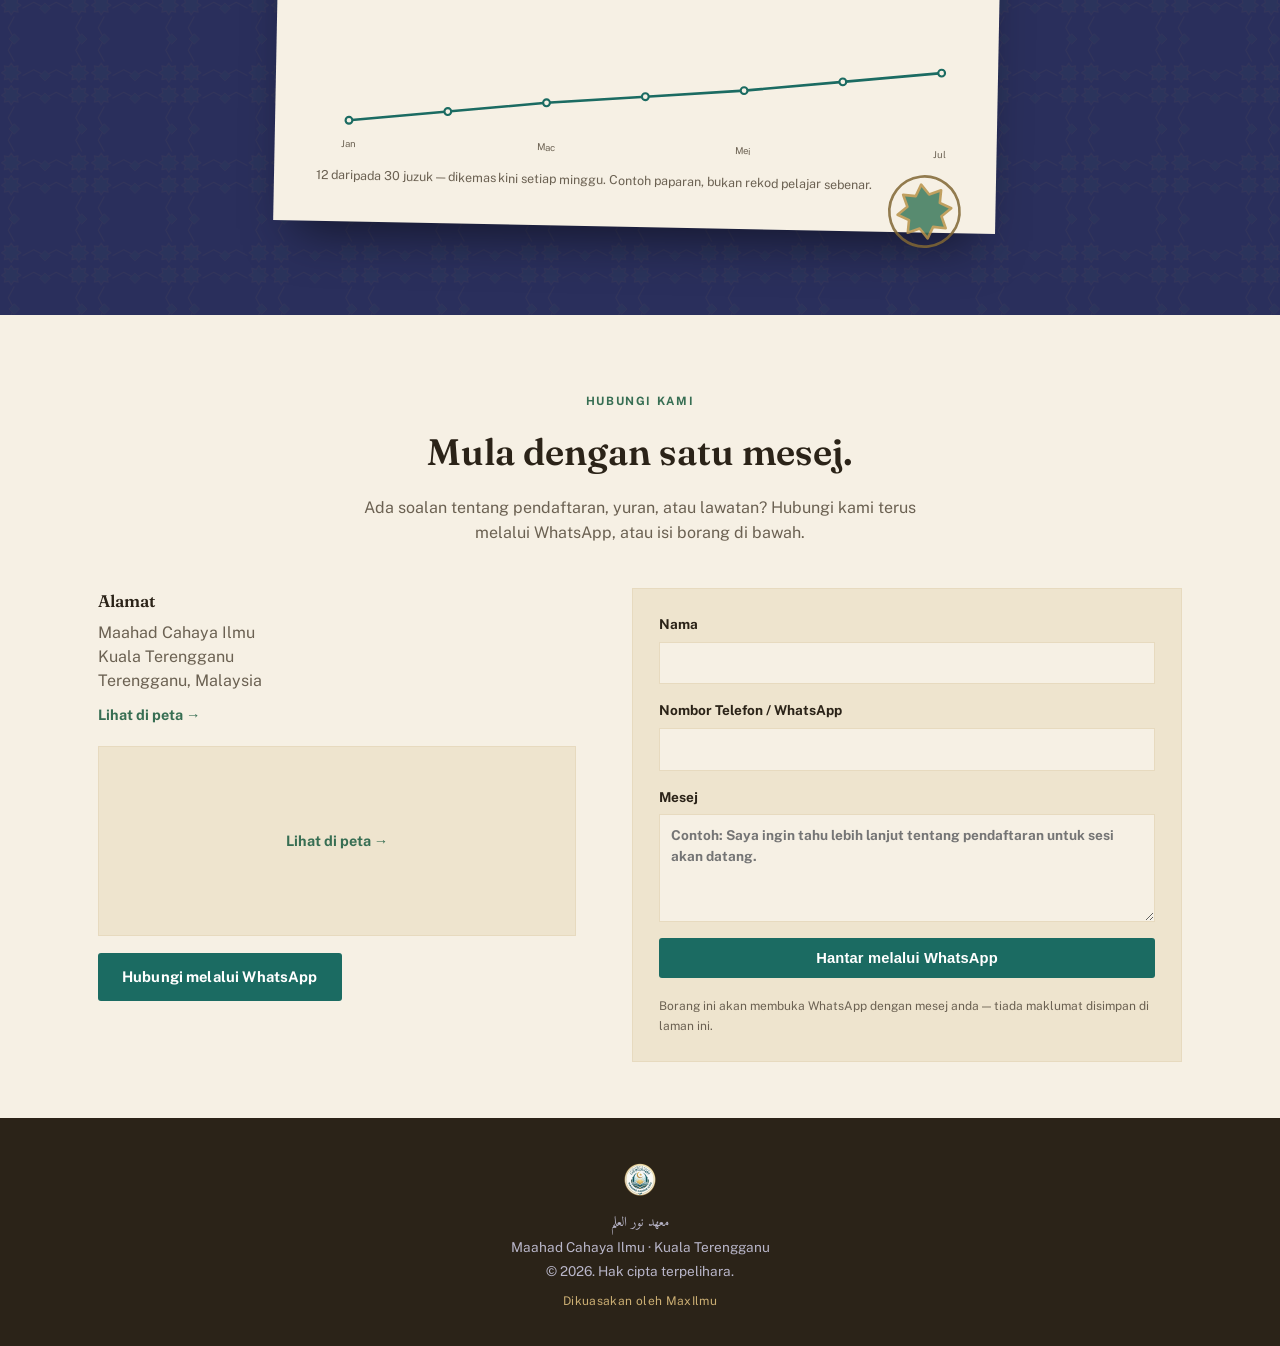
==== commit 076f776d: "Responsive step 3: full responsive audit fixes (public site + portal) Audited every page/state at 32" ====
--- a/public/index.html
+++ b/public/index.html
@@ -20,7 +20,7 @@
 <meta property="og:description" content="Pondok tahfiz di Kuala Terengganu yang menggabungkan hafazan Al-Quran dengan pendidikan akademik — dengan kemajuan anak dihantar terus ke telefon ibu bapa.">
 <meta property="og:url" content="https://maxilmu.maxmin.com.my">
 <meta property="og:image" content="https://maxilmu.maxmin.com.my/logo.png">
-<meta name="twitter:card" content="summary_large_image">
+<meta name="twitter:card" content="summary">
 <meta name="twitter:title" content="Maahad Cahaya Ilmu — Tahfiz &amp; Akademik, Kuala Terengganu">
 <meta name="twitter:description" content="Pondok tahfiz di Kuala Terengganu yang menggabungkan hafazan Al-Quran dengan pendidikan akademik.">
 <meta name="twitter:image" content="https://maxilmu.maxmin.com.my/logo.png">
@@ -37,7 +37,7 @@
 <body>
 
 <header class="mini-header" id="miniHeader">
-  <a href="#top" class="mini-header__brand"><img src="logo-transparent.png" data-config-logo alt=""><span data-config="name">Maahad Cahaya Ilmu</span></a>
+  <a href="#top" class="mini-header__brand"><img src="logo-transparent.png" width="640" height="640" data-config-logo alt=""><span data-config="name">Maahad Cahaya Ilmu</span></a>
   <div class="mini-header__actions">
     <a class="mini-header__login" href="app/login.html">Log Masuk</a>
     <a class="mini-header__cta" data-wa-link href="https://wa.me/" target="_blank" rel="noopener">WhatsApp</a>
@@ -46,9 +46,9 @@
 
 <!-- ============ HERO — frontispiece photo + pasted label ============ -->
 <section class="hero" id="top">
-  <div class="hero__photo"><img src="images/hero-exterior.jpg" alt="Anak-anak murid berjalan menuju bangunan pondok pada waktu pagi"></div>
+  <div class="hero__photo"><img src="images/hero-exterior.jpg" width="1376" height="768" alt="Anak-anak murid berjalan menuju bangunan pondok pada waktu pagi"></div>
   <div class="hero__label">
-    <span class="hero__mark"><img src="logo-transparent.png" data-config-logo data-config-alt="name" alt="Lambang Maahad Cahaya Ilmu"></span>
+    <span class="hero__mark"><img src="logo-transparent.png" width="640" height="640" data-config-logo data-config-alt="name" alt="Lambang Maahad Cahaya Ilmu"></span>
     <p class="hero__arabic" lang="ar" dir="rtl" data-config="nameArabic">معهد نور العلم</p>
     <h1 class="hero__name" data-config="name">Maahad Cahaya Ilmu</h1>
     <p class="hero__mission" data-config="tagline">Menghafaz Al-Quran, membina peribadi, menyediakan masa depan.</p>
@@ -87,7 +87,7 @@
   <div class="spread">
     <article class="page page--left">
       <div class="page__photo">
-        <img src="images/hafazan-class.jpg" alt="Pelajar duduk bersila membaca mushaf semasa sesi tasmik hafazan" loading="lazy">
+        <img src="images/hafazan-class.jpg" width="1200" height="896" alt="Pelajar duduk bersila membaca mushaf semasa sesi tasmik hafazan" loading="lazy">
         <span class="page__numeral" aria-hidden="true">١</span>
       </div>
       <div class="page__photo-torn" aria-hidden="true"></div>
@@ -107,7 +107,7 @@
 
     <article class="page page--right">
       <div class="page__photo">
-        <img src="images/akademik-class.jpg" alt="Pelajar menulis di meja semasa kelas akademik, guru di hadapan papan putih" loading="lazy">
+        <img src="images/akademik-class.jpg" width="1200" height="896" alt="Pelajar menulis di meja semasa kelas akademik, guru di hadapan papan putih" loading="lazy">
         <span class="page__numeral" aria-hidden="true">٢</span>
       </div>
       <div class="page__photo-torn" aria-hidden="true"></div>
@@ -196,7 +196,11 @@
       <h3>Alamat</h3>
       <address id="contact-address">Maahad Cahaya Ilmu<br>Kuala Terengganu<br>Terengganu, Malaysia</address>
       <a class="contact__directions" id="contact-map-link" href="https://www.google.com/maps?q=Kuala+Terengganu,+Terengganu" target="_blank" rel="noopener">Lihat di peta →</a>
-      <iframe class="contact__map" id="contact-map-frame" src="https://www.google.com/maps?q=Kuala+Terengganu,+Terengganu&z=12&output=embed" loading="lazy" referrerpolicy="no-referrer-when-downgrade" title="Peta kawasan Kuala Terengganu (ilustrasi, bukan lokasi sebenar)"></iframe>
+      <div class="contact__map-wrap">
+        <!-- Fallback, sits behind the iframe: visible only if the embed fails or is blocked. The real link is above, so this copy is hidden from AT/tab order. -->
+        <a class="contact__directions" id="contact-map-fallback" href="https://www.google.com/maps?q=Kuala+Terengganu,+Terengganu" target="_blank" rel="noopener" tabindex="-1" aria-hidden="true">Lihat di peta →</a>
+        <iframe class="contact__map" id="contact-map-frame" src="https://www.google.com/maps?q=Kuala+Terengganu,+Terengganu&z=12&output=embed" loading="lazy" referrerpolicy="no-referrer-when-downgrade" title="Peta kawasan Kuala Terengganu (ilustrasi, bukan lokasi sebenar)"></iframe>
+      </div>
       <a class="btn" data-wa-link href="https://wa.me/" target="_blank" rel="noopener">Hubungi melalui WhatsApp</a>
     </div>
     <form class="form" id="contact-form" novalidate>
@@ -210,7 +214,7 @@
 </section>
 
 <footer class="footer">
-  <span class="footer__mark"><img src="logo-transparent.png" data-config-logo alt="" loading="lazy"></span>
+  <span class="footer__mark"><img src="logo-transparent.png" width="640" height="640" data-config-logo alt="" loading="lazy"></span>
   <p class="footer__ar" lang="ar" dir="rtl" data-config="nameArabic">معهد نور العلم</p>
   <p><span data-config="name">Maahad Cahaya Ilmu</span> &middot; <span data-config="location">Kuala Terengganu</span></p>
   <p>&copy; 2026. Hak cipta terpelihara.</p>
--- a/public/index.css
+++ b/public/index.css
@@ -73,7 +73,7 @@
 @media (min-width:900px){.hero__label{margin:0 0 4.4rem 5.5rem;padding:2.4rem 2.4rem 2rem;max-width:29rem;}}
 .hero__label::before{content:"";position:absolute;inset:0;pointer-events:none;
   border:1px solid rgba(184,147,74,.55); margin:8px;}
-.hero__mark{width:46px;height:46px;border-radius:50%;overflow:hidden;margin-bottom:.9rem;
+.hero__mark{display:block;width:46px;height:46px;border-radius:50%;overflow:hidden;margin-bottom:.9rem;
   box-shadow:0 0 0 2px var(--parchment), 0 0 0 3px var(--gold-soft);}
 .hero__mark img{width:100%;height:100%;object-fit:cover;}
 .hero__arabic{font-family:var(--font-arabic);color:var(--malachite-ink);font-size:1.15rem;margin:0 0 .3rem;}
@@ -228,8 +228,66 @@
 .form__note{font-size:.75rem;color:var(--ink-soft);margin:.2rem 0 0;}
 
 .footer{background:var(--ink);color:var(--on-indigo);text-align:center;padding:2.6rem 1.5rem 2rem;font-size:.85rem;}
-.footer__mark{width:40px;height:40px;border-radius:50%;overflow:hidden;margin:0 auto .8rem;}
+.footer__mark{display:block;width:40px;height:40px;border-radius:50%;overflow:hidden;margin:0 auto .8rem;}
 .footer__mark img{width:100%;height:100%;object-fit:cover;}
 .footer__ar{font-family:var(--font-arabic);color:var(--gold-soft);margin:0 0 .3rem;}
 .footer p{margin:.15rem 0;color:#B9B6C9;}
 .footer__credit{color:var(--gold-soft) !important;font-size:.75rem;letter-spacing:.03em;margin-top:.6rem !important;}
+
+/* =================================================================
+   RESPONSIVE FIXES (2026-11 audit) — layout only, same design language.
+================================================================= */
+/* In-page links (#tentang, #hubungi…) land below the fixed mini header. */
+section[id]{scroll-margin-top:4.5rem;}
+
+/* Tablet (incl. 812px phone landscape and 1024 iPad): the pasted label
+   sat over the walking students — the photo's subject. Here the photo
+   gets its own band and the label is pasted across its torn bottom
+   edge instead of on top of the children. Desktop (>=1100) unchanged. */
+@media (min-width:640px) and (max-width:1099px){
+  .hero{display:block;min-height:0;overflow:visible;}
+  .hero__photo{position:relative;height:min(62vw,70vh);
+    /* torn edge on the photo itself (same 18px zigzag as .torn) */
+    -webkit-mask:conic-gradient(from -45deg at bottom,#0000,#000 1deg 89deg,#0000 90deg) 50% 100%/18px 100%;
+    mask:conic-gradient(from -45deg at bottom,#0000,#000 1deg 89deg,#0000 90deg) 50% 100%/18px 100%;}
+  .hero__label{margin:-4.5rem 0 0 3.2rem;}
+  .hero__scroll{display:none;}
+  .torn{display:none;}
+  .about{padding-top:3.5rem;}
+}
+
+/* Mobile ledger: 3 stat tiles become ruled ledger rows (label left,
+   figure right) instead of three cramped columns; exam row is a fixed
+   3-column grid so "Akhir Tahun" can never wrap onto its own line. */
+.report__exams{display:grid;grid-template-columns:repeat(3,max-content);gap:.4rem clamp(.9rem,4vw,1.4rem);}
+@media (max-width:480px){
+  .stat-grid{grid-template-columns:1fr;gap:0;background:none;}
+  .stat-tile{display:grid;grid-template-columns:1fr auto;align-items:baseline;column-gap:1rem;
+    padding:.55rem 0;border-bottom:1px solid var(--parchment-deep);}
+  .stat-tile:first-child{border-top:1px solid var(--parchment-deep);}
+  .stat-tile__label{grid-column:1;grid-row:1;margin:0;}
+  .stat-tile__sub{grid-column:1;grid-row:2;margin:0;}
+  .stat-tile__value{grid-column:2;grid-row:1 / span 2;align-self:center;font-size:1.6rem;}
+  .report__exams{grid-template-columns:repeat(3,minmax(0,1fr));}
+  /* SVG text is in viewBox units (600 wide); at 320px that's ~0.4x,
+     so 9-unit labels rendered ~3.5px. Scale them up to ~10px. */
+  .chart-target-label,.chart-axis-label{font-size:24px;}
+  .chart-line{stroke-width:4;}
+  .chart-dot{stroke-width:3;r:6px;}
+}
+
+/* Map: fixed-height box with a fallback link behind the iframe, so a
+   blocked/failed embed shows "Lihat di peta" instead of empty space. */
+.contact__map-wrap{position:relative;height:190px;margin:1.1rem 0;background:var(--parchment-dim);
+  border:1px solid var(--parchment-deep);display:flex;align-items:center;justify-content:center;}
+.contact__map-wrap .contact__map{position:absolute;inset:0;height:100%;margin:0;}
+
+/* Mobile: iOS Safari zooms on focus for inputs under 16px; tap targets >=44px. */
+@media (max-width:1023px){
+  .form input,.form textarea{font-size:1rem;}
+  .form input{min-height:44px;}
+  .btn{min-height:44px;}
+  .mini-header__login,.mini-header__cta{min-height:44px;display:inline-flex;align-items:center;}
+  .mini-header__brand{min-height:44px;}
+  .contact__directions{display:inline-flex;align-items:center;min-height:44px;}
+}
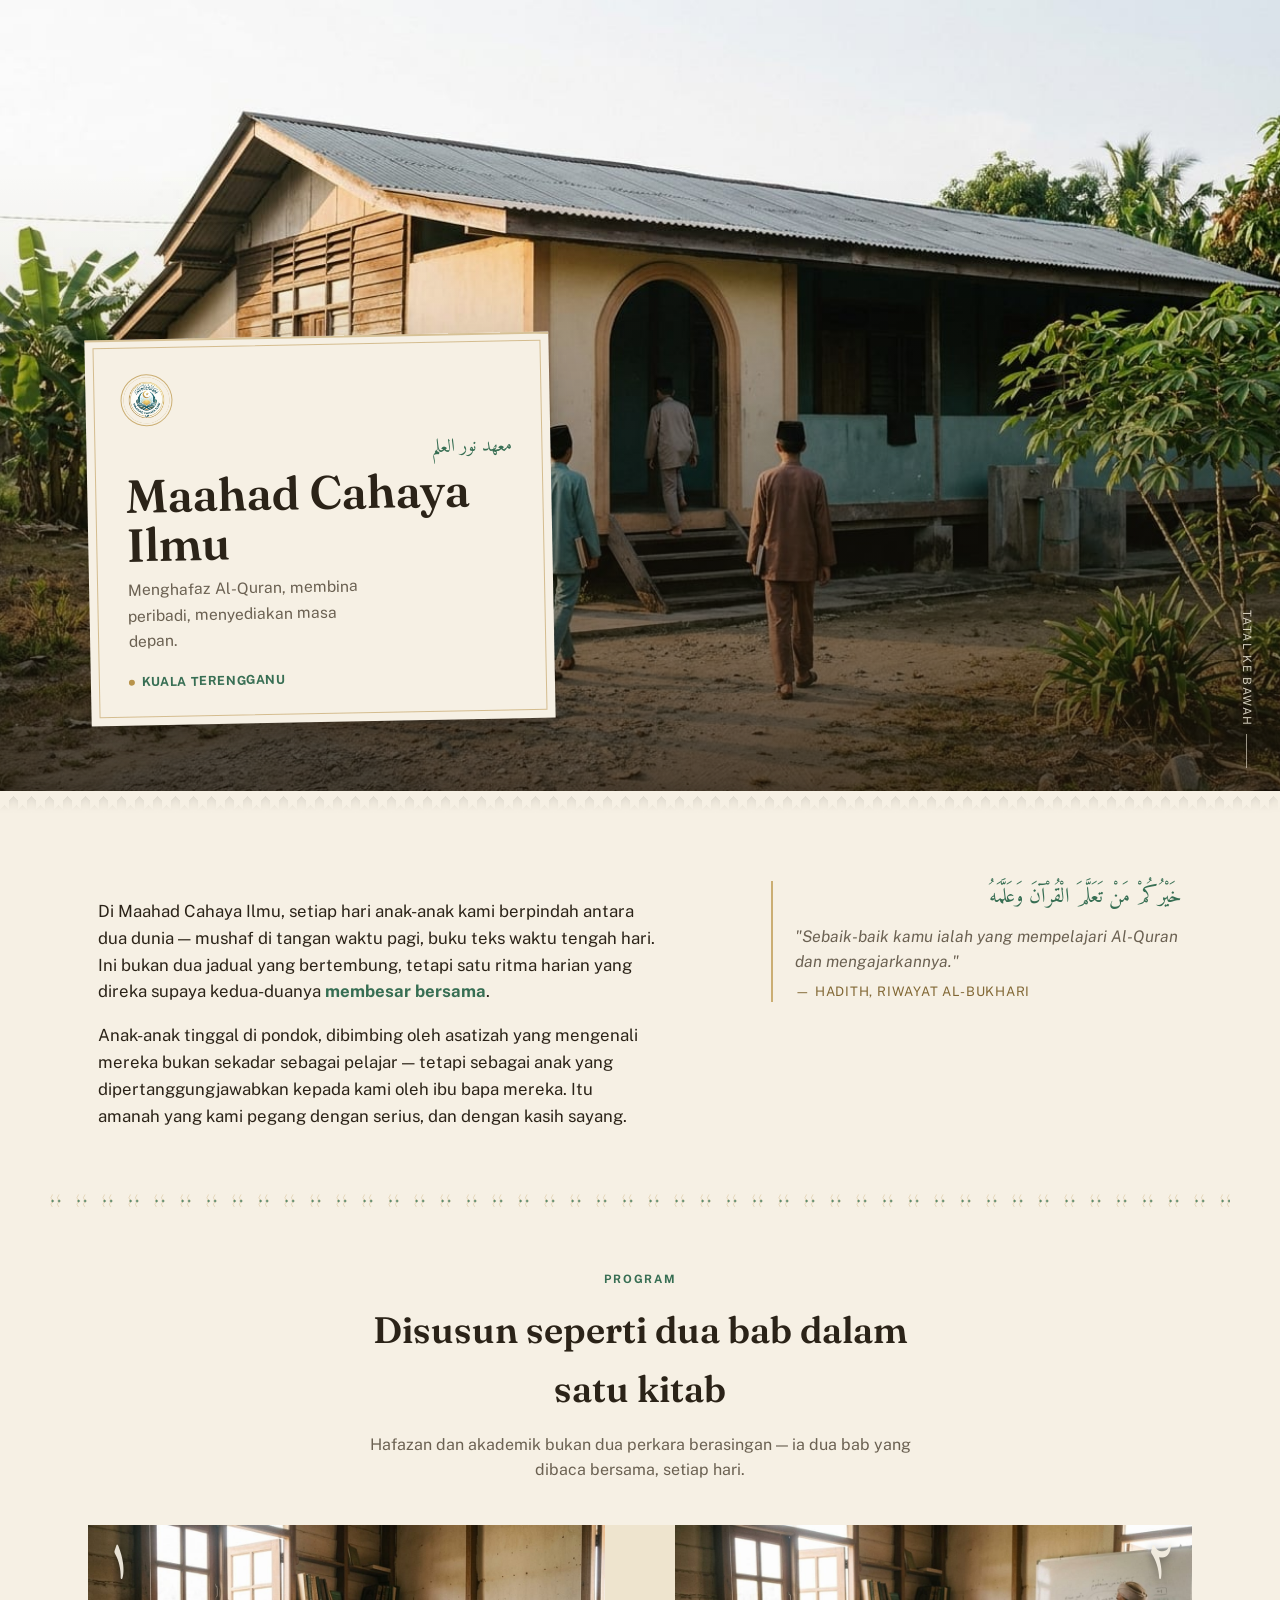
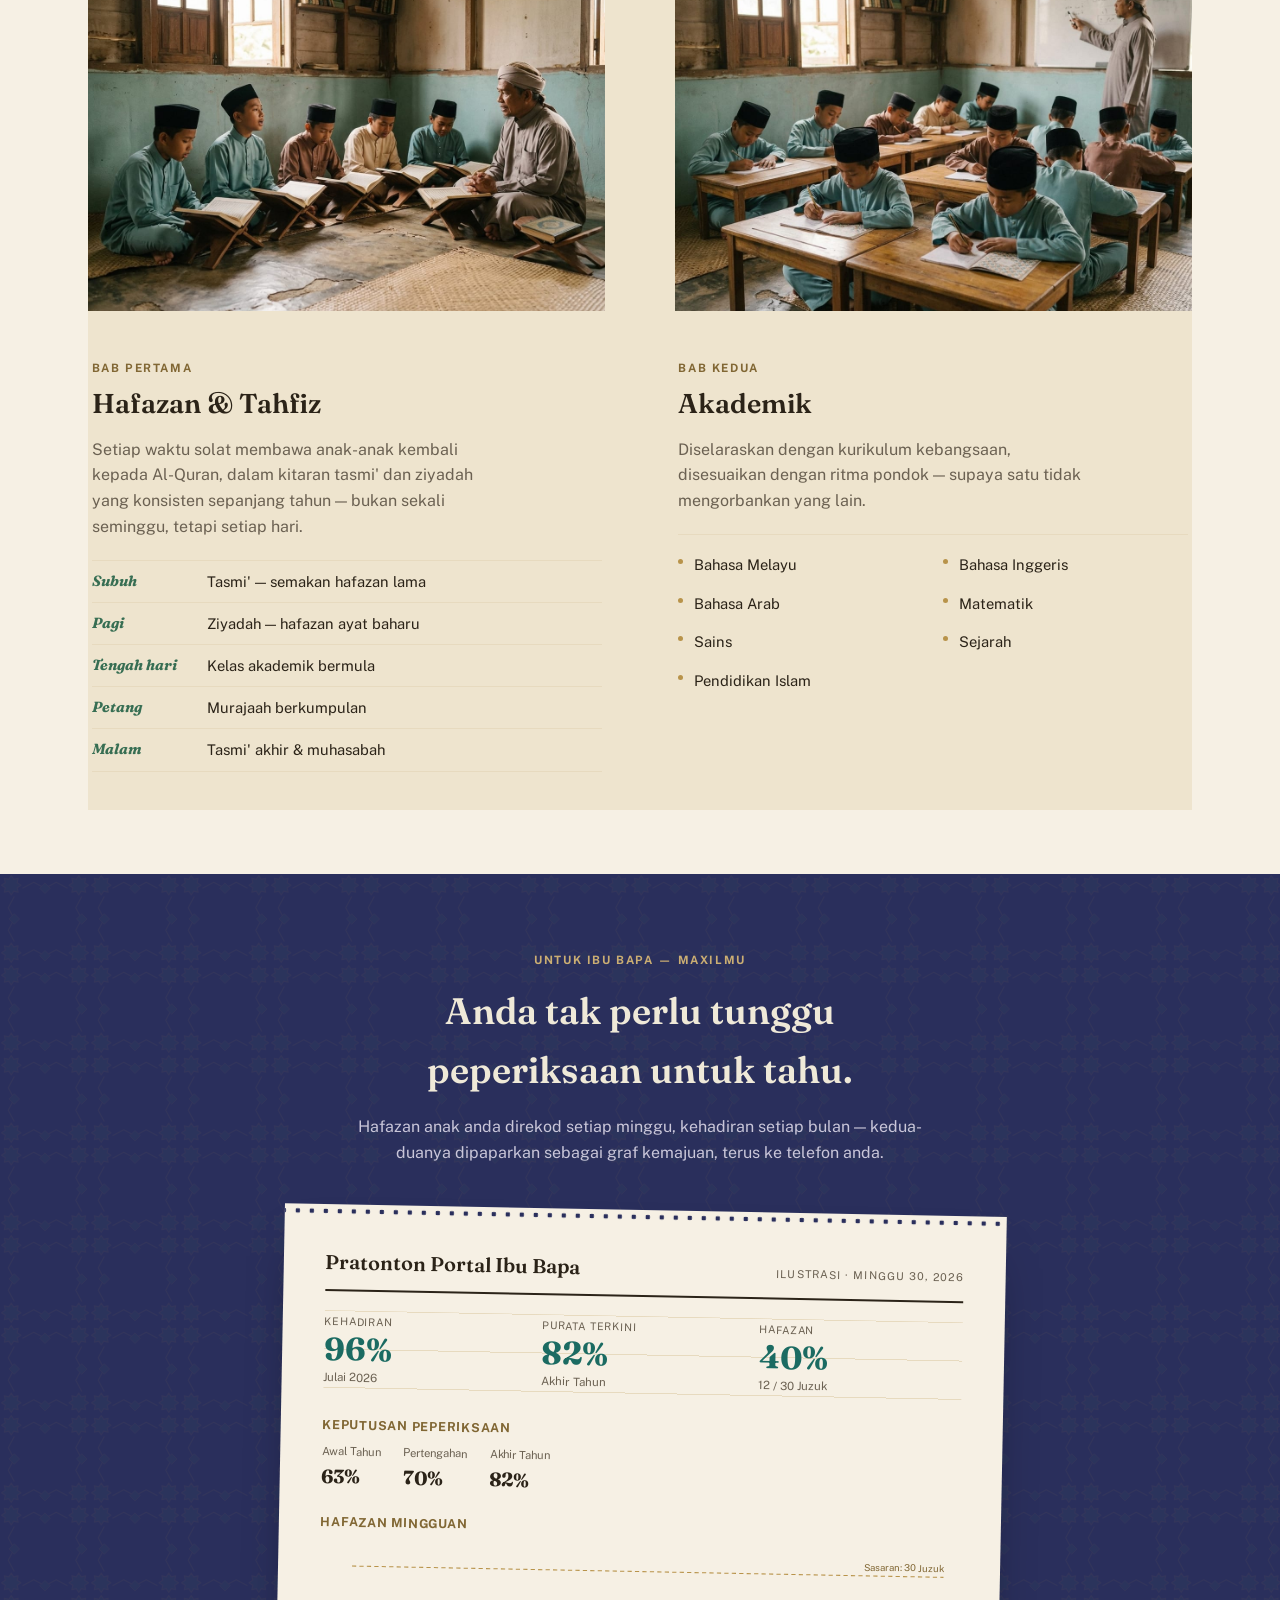
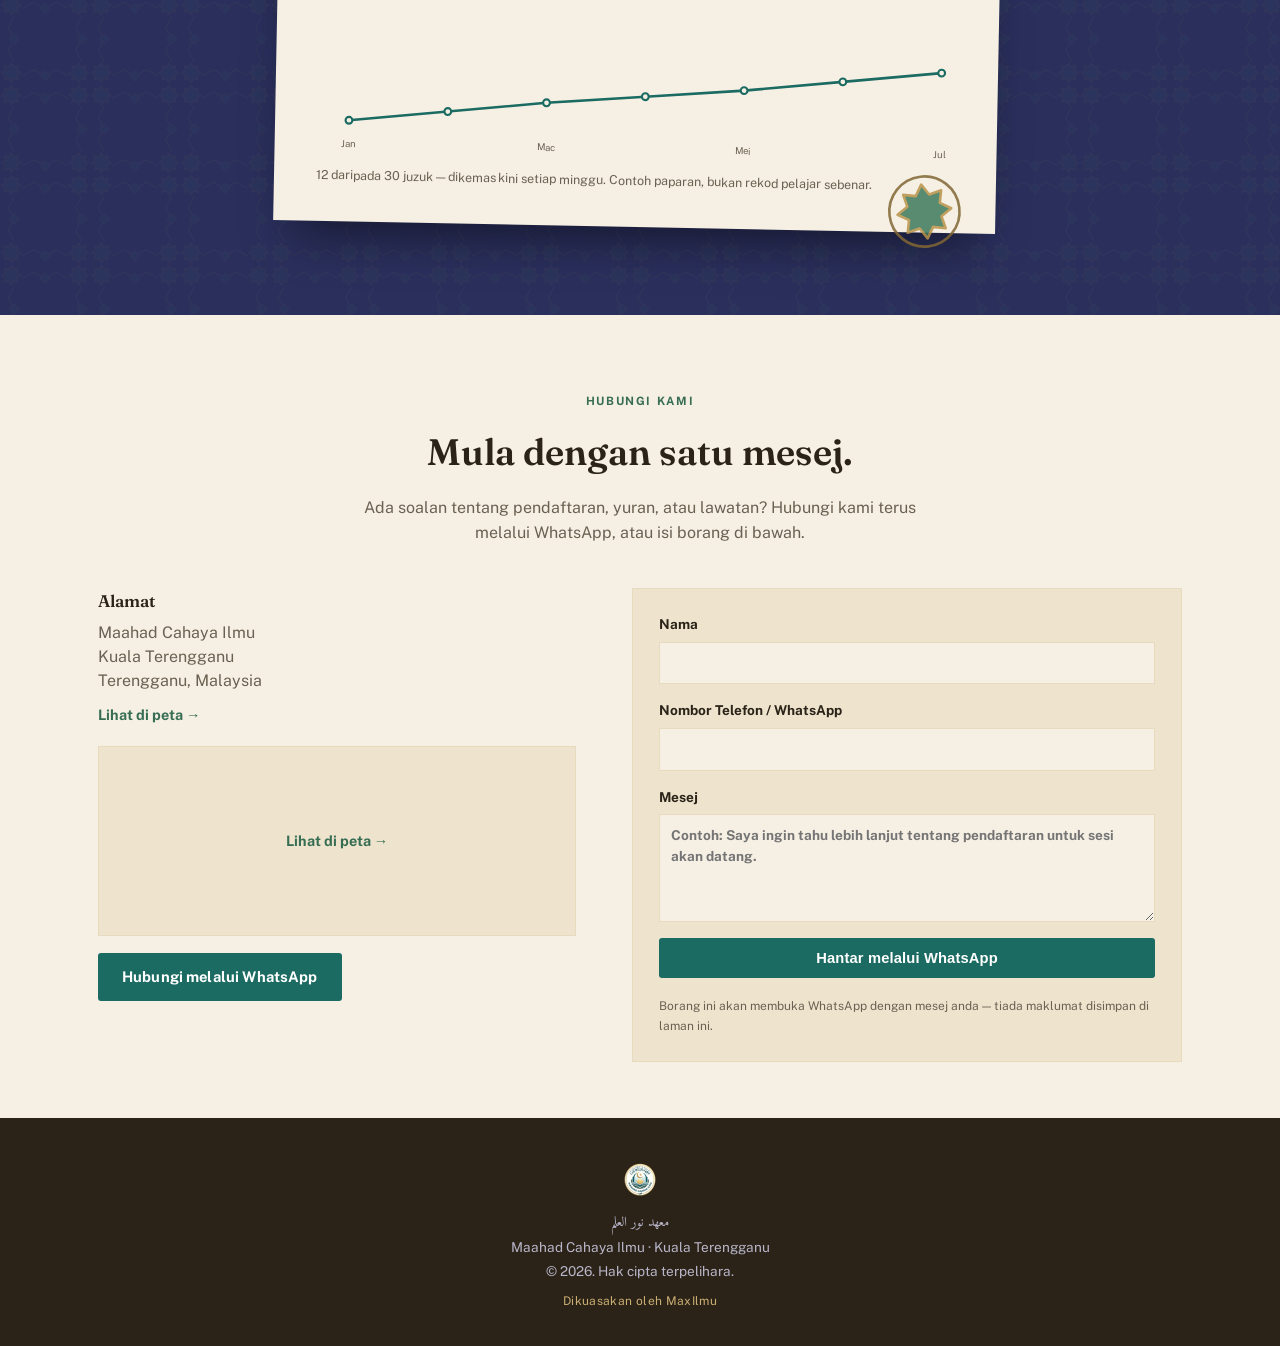
==== commit 770c4baa: "Revert step 2: back to the 320x320 logo-transparent.png After the step 1 fix the logo never renders " ====
--- a/public/index.html
+++ b/public/index.html
@@ -37,7 +37,7 @@
 <body>
 
 <header class="mini-header" id="miniHeader">
-  <a href="#top" class="mini-header__brand"><img src="logo-transparent.png" width="640" height="640" data-config-logo alt=""><span data-config="name">Maahad Cahaya Ilmu</span></a>
+  <a href="#top" class="mini-header__brand"><img src="logo-transparent.png" width="320" height="320" data-config-logo alt=""><span data-config="name">Maahad Cahaya Ilmu</span></a>
   <div class="mini-header__actions">
     <a class="mini-header__login" href="app/login.html">Log Masuk</a>
     <a class="mini-header__cta" data-wa-link href="https://wa.me/" target="_blank" rel="noopener">WhatsApp</a>
@@ -48,7 +48,7 @@
 <section class="hero" id="top">
   <div class="hero__photo"><img src="images/hero-exterior.jpg" width="1376" height="768" alt="Anak-anak murid berjalan menuju bangunan pondok pada waktu pagi"></div>
   <div class="hero__label">
-    <span class="hero__mark"><img src="logo-transparent.png" width="640" height="640" data-config-logo data-config-alt="name" alt="Lambang Maahad Cahaya Ilmu"></span>
+    <span class="hero__mark"><img src="logo-transparent.png" width="320" height="320" data-config-logo data-config-alt="name" alt="Lambang Maahad Cahaya Ilmu"></span>
     <p class="hero__arabic" lang="ar" dir="rtl" data-config="nameArabic">معهد نور العلم</p>
     <h1 class="hero__name" data-config="name">Maahad Cahaya Ilmu</h1>
     <p class="hero__mission" data-config="tagline">Menghafaz Al-Quran, membina peribadi, menyediakan masa depan.</p>
@@ -214,7 +214,7 @@
 </section>
 
 <footer class="footer">
-  <span class="footer__mark"><img src="logo-transparent.png" width="640" height="640" data-config-logo alt="" loading="lazy"></span>
+  <span class="footer__mark"><img src="logo-transparent.png" width="320" height="320" data-config-logo alt="" loading="lazy"></span>
   <p class="footer__ar" lang="ar" dir="rtl" data-config="nameArabic">معهد نور العلم</p>
   <p><span data-config="name">Maahad Cahaya Ilmu</span> &middot; <span data-config="location">Kuala Terengganu</span></p>
   <p>&copy; 2026. Hak cipta terpelihara.</p>
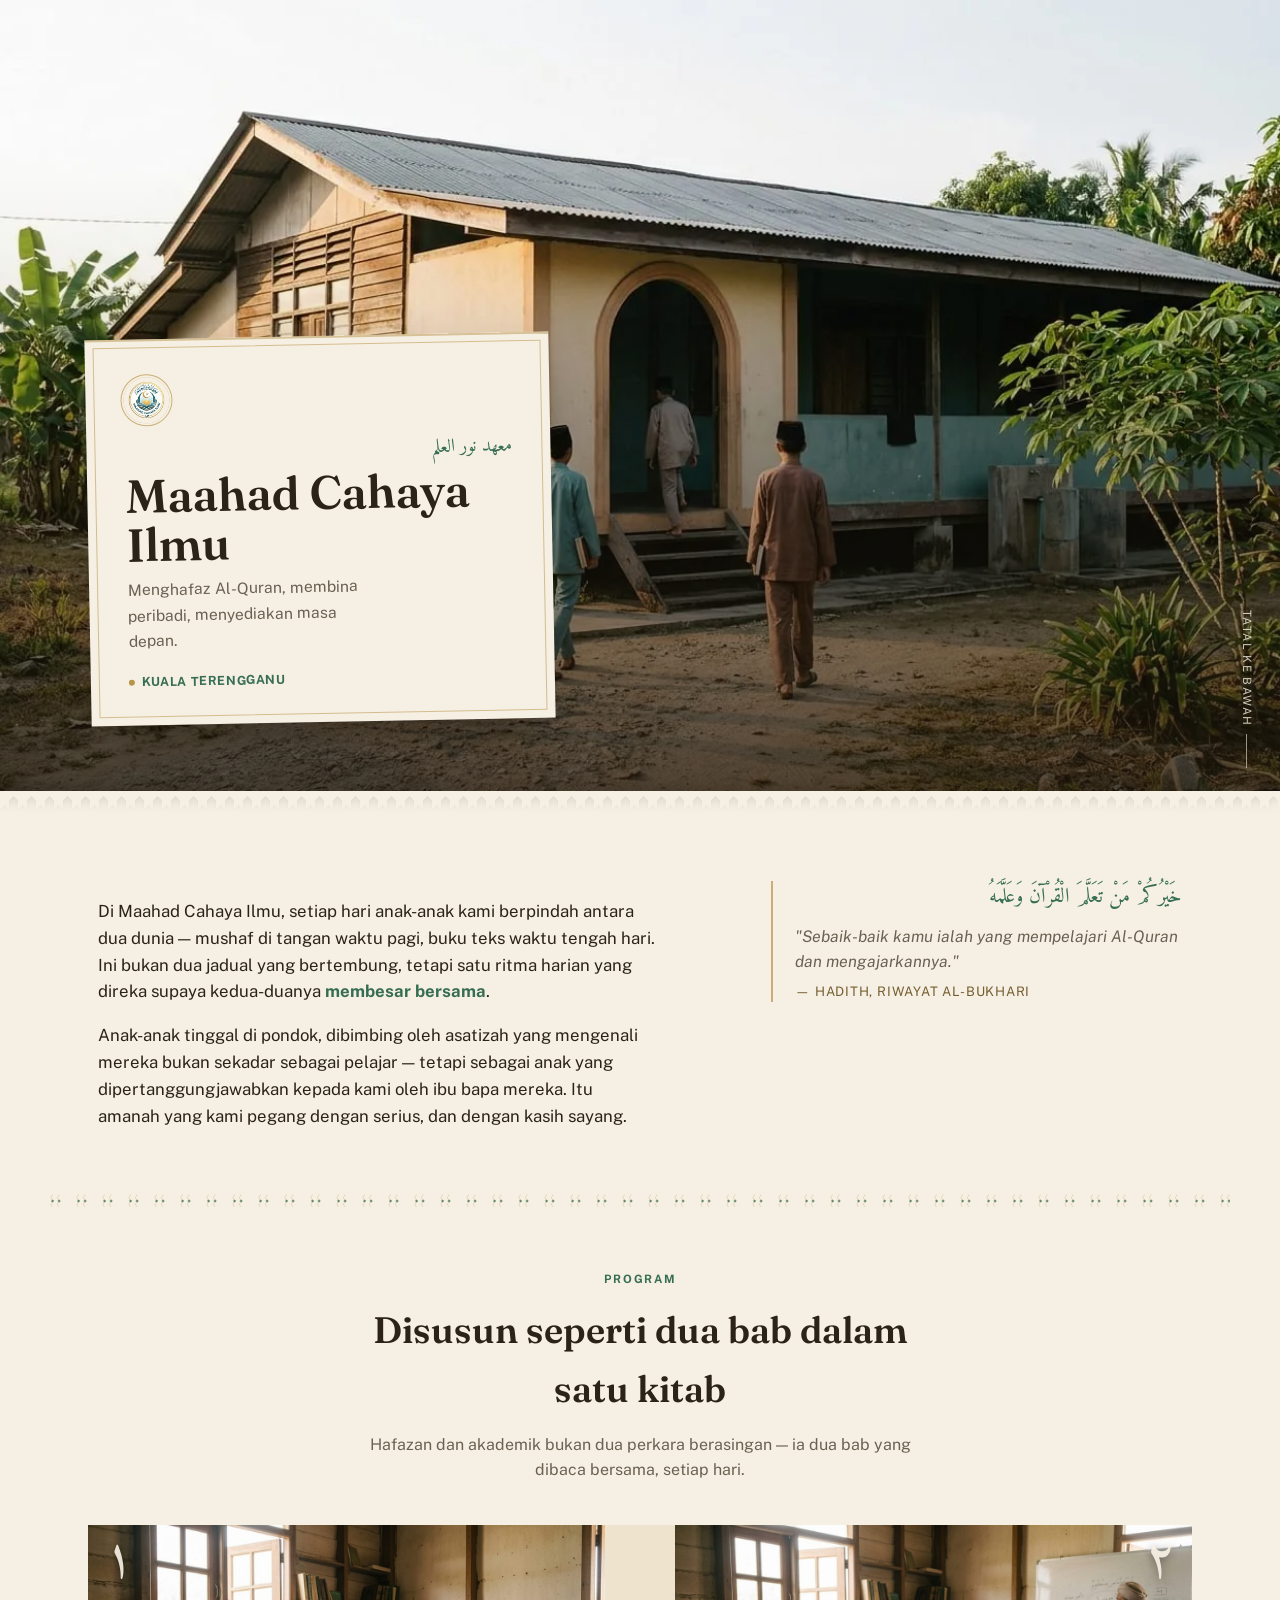
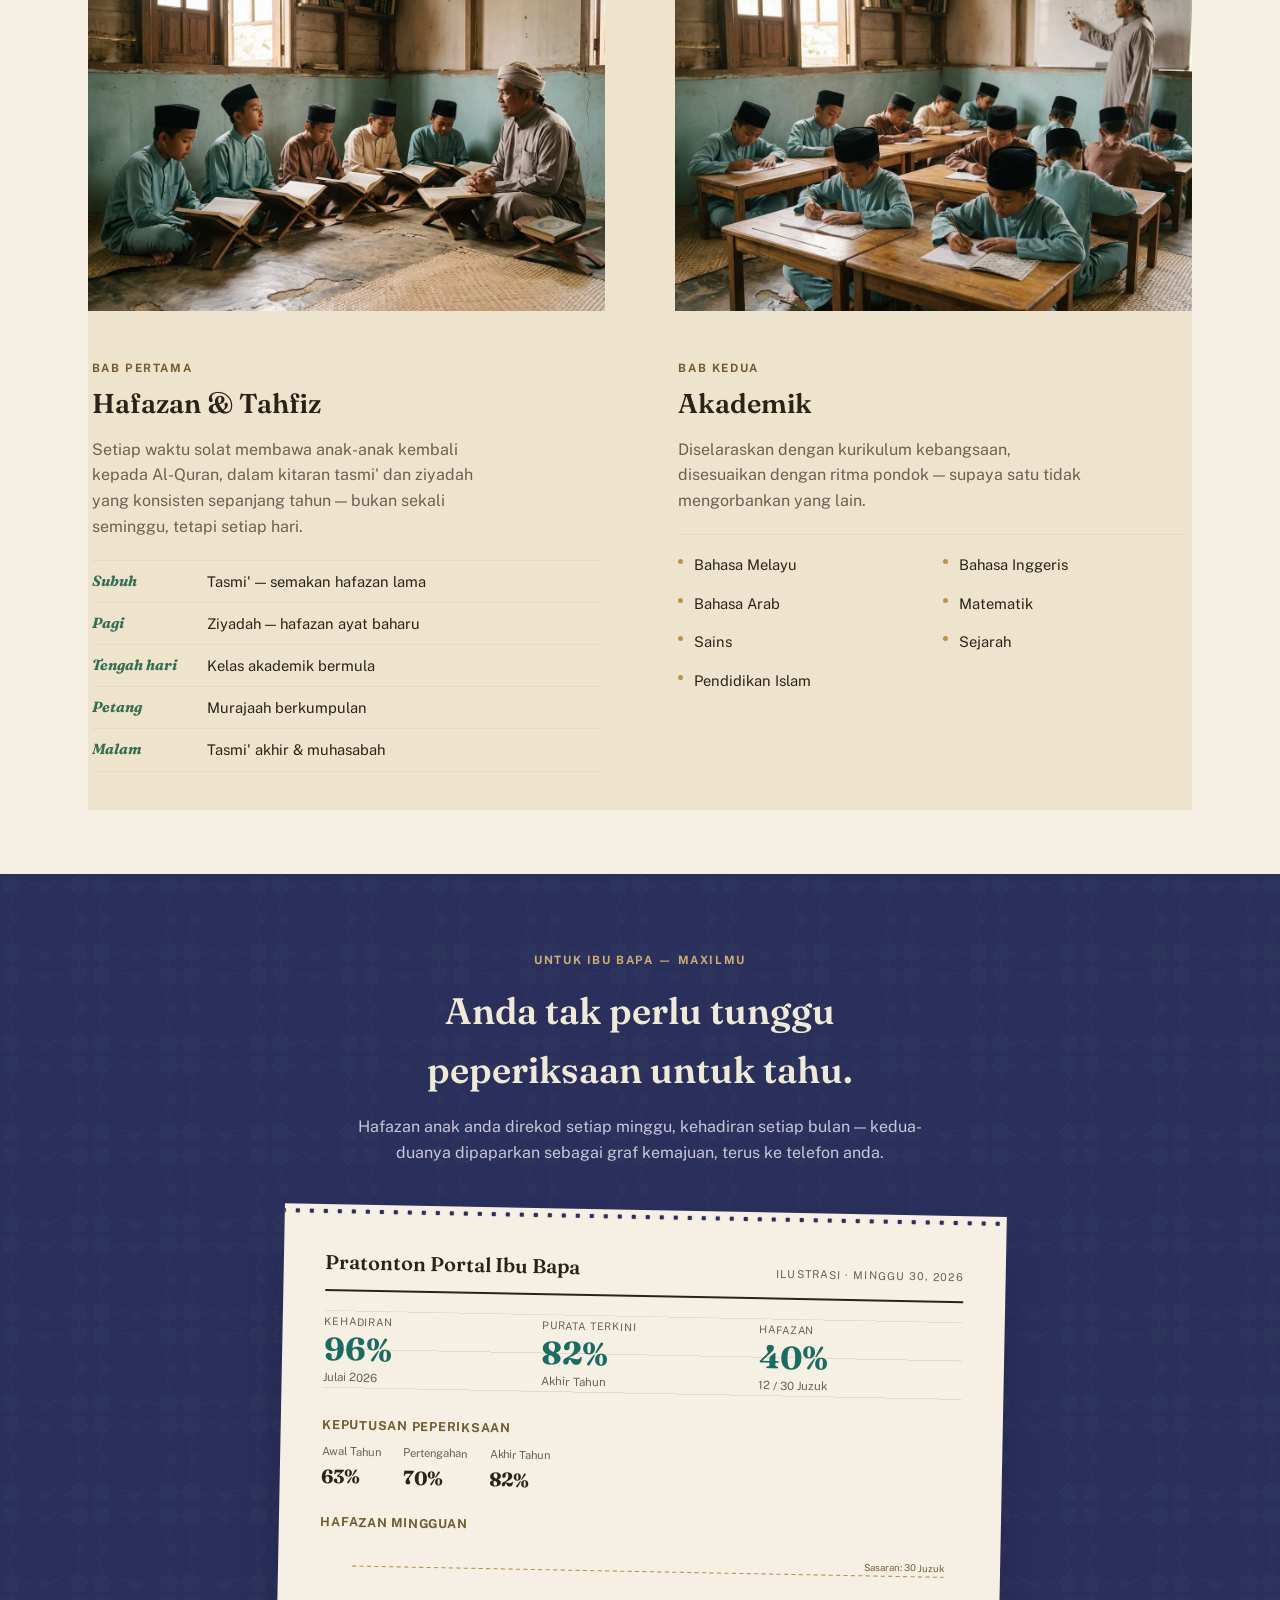
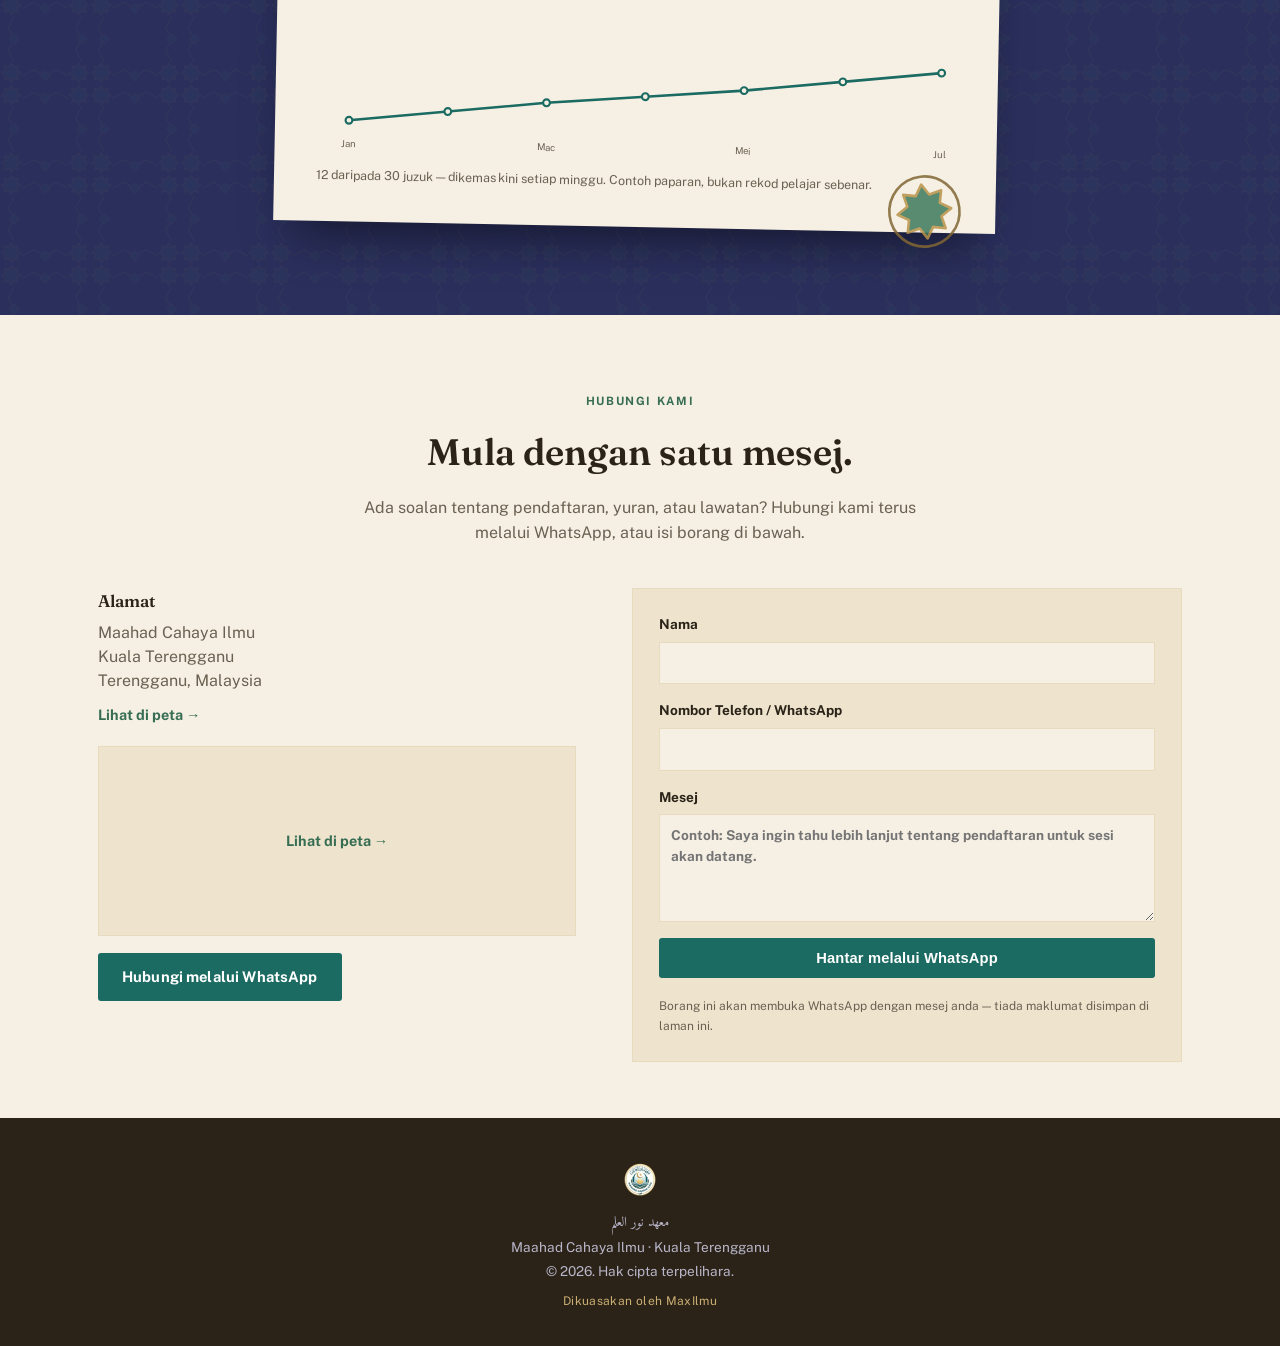
==== commit 6fb8e6b7: "Index LCP: hero as <picture> with WebP 800w/1376w, fetchpriority=high - hero-exterior-800.webp (71,4" ====
--- a/public/index.html
+++ b/public/index.html
@@ -28,7 +28,8 @@
 <link rel="preconnect" href="https://fonts.gstatic.com" crossorigin>
 <link href="https://fonts.googleapis.com/css2?family=Fraunces:ital,opsz,wght@0,9..144,400;0,9..144,600;0,9..144,700;1,9..144,500&family=Amiri:ital,wght@0,400;0,700;1,400&family=Public+Sans:ital,wght@0,400;0,500;0,700;1,400&display=swap" rel="stylesheet">
 <link rel="stylesheet" href="index.css">
-<link rel="preload" href="images/hero-exterior.jpg" as="image">
+<!-- Preload matches the <picture> WebP sources below (a JPG preload would double-download). -->
+<link rel="preload" as="image" type="image/webp" imagesrcset="images/hero-exterior-800.webp 800w, images/hero-exterior-1376.webp 1376w" imagesizes="100vw" fetchpriority="high">
 <link rel="icon" type="image/png" sizes="32x32" href="favicon-32x32.png">
 <link rel="icon" type="image/png" sizes="16x16" href="favicon-16x16.png">
 <link rel="apple-touch-icon" sizes="180x180" href="apple-touch-icon.png">
@@ -46,7 +47,10 @@
 
 <!-- ============ HERO — frontispiece photo + pasted label ============ -->
 <section class="hero" id="top">
-  <div class="hero__photo"><img src="images/hero-exterior.jpg" width="1376" height="768" alt="Anak-anak murid berjalan menuju bangunan pondok pada waktu pagi"></div>
+  <div class="hero__photo"><picture>
+    <source type="image/webp" srcset="images/hero-exterior-800.webp 800w, images/hero-exterior-1376.webp 1376w" sizes="100vw">
+    <img src="images/hero-exterior.jpg" width="1376" height="768" fetchpriority="high" alt="Anak-anak murid berjalan menuju bangunan pondok pada waktu pagi">
+  </picture></div>
   <div class="hero__label">
     <span class="hero__mark"><img src="logo-transparent.png" width="320" height="320" data-config-logo data-config-alt="name" alt="Lambang Maahad Cahaya Ilmu"></span>
     <p class="hero__arabic" lang="ar" dir="rtl" data-config="nameArabic">معهد نور العلم</p>
--- a/public/index.css
+++ b/public/index.css
@@ -28,7 +28,7 @@
 ================================================================= */
 :root{
   --teal:#1B6B62; --indigo:#2A2F5C; --malachite:#3D7A5C; --malachite-ink:#376E53;
-  --gold:#B8934A; --gold-ink:#816734; --gold-soft:#CBAE73;
+  --gold:#B8934A; --gold-ink:#755D2F; --gold-soft:#CBAE73;
   --parchment:#F6F0E4; --parchment-dim:#EEE4CE; --parchment-deep:#E7DABF;
   --ink:#2B2318; --ink-soft:#6B6152; --on-indigo:#EFE9D8;
   --font-display:"Fraunces","Georgia",serif;
@@ -240,11 +240,11 @@
 /* In-page links (#tentang, #hubungi…) land below the fixed mini header. */
 section[id]{scroll-margin-top:4.5rem;}
 
-/* Tablet (incl. 812px phone landscape and 1024 iPad): the pasted label
+/* Phones + tablets (<1100, incl. landscape and 1024 iPad): the pasted label
    sat over the walking students — the photo's subject. Here the photo
    gets its own band and the label is pasted across its torn bottom
    edge instead of on top of the children. Desktop (>=1100) unchanged. */
-@media (min-width:640px) and (max-width:1099px){
+@media (max-width:1099px){
   .hero{display:block;min-height:0;overflow:visible;}
   .hero__photo{position:relative;height:min(62vw,70vh);
     /* torn edge on the photo itself (same 18px zigzag as .torn) */
@@ -254,6 +254,13 @@
   .hero__scroll{display:none;}
   .torn{display:none;}
   .about{padding-top:3.5rem;}
+}
+/* Phones: label spans the width with the mobile gutters, overlapping
+   the photo edge less so the students stay clear. */
+@media (max-width:639px){
+  .hero__photo{height:68vw;}
+  .hero__label{margin:-1.5rem 1.25rem 0;}
+  .about{padding-top:3rem;}
 }
 
 /* Mobile ledger: 3 stat tiles become ruled ledger rows (label left,
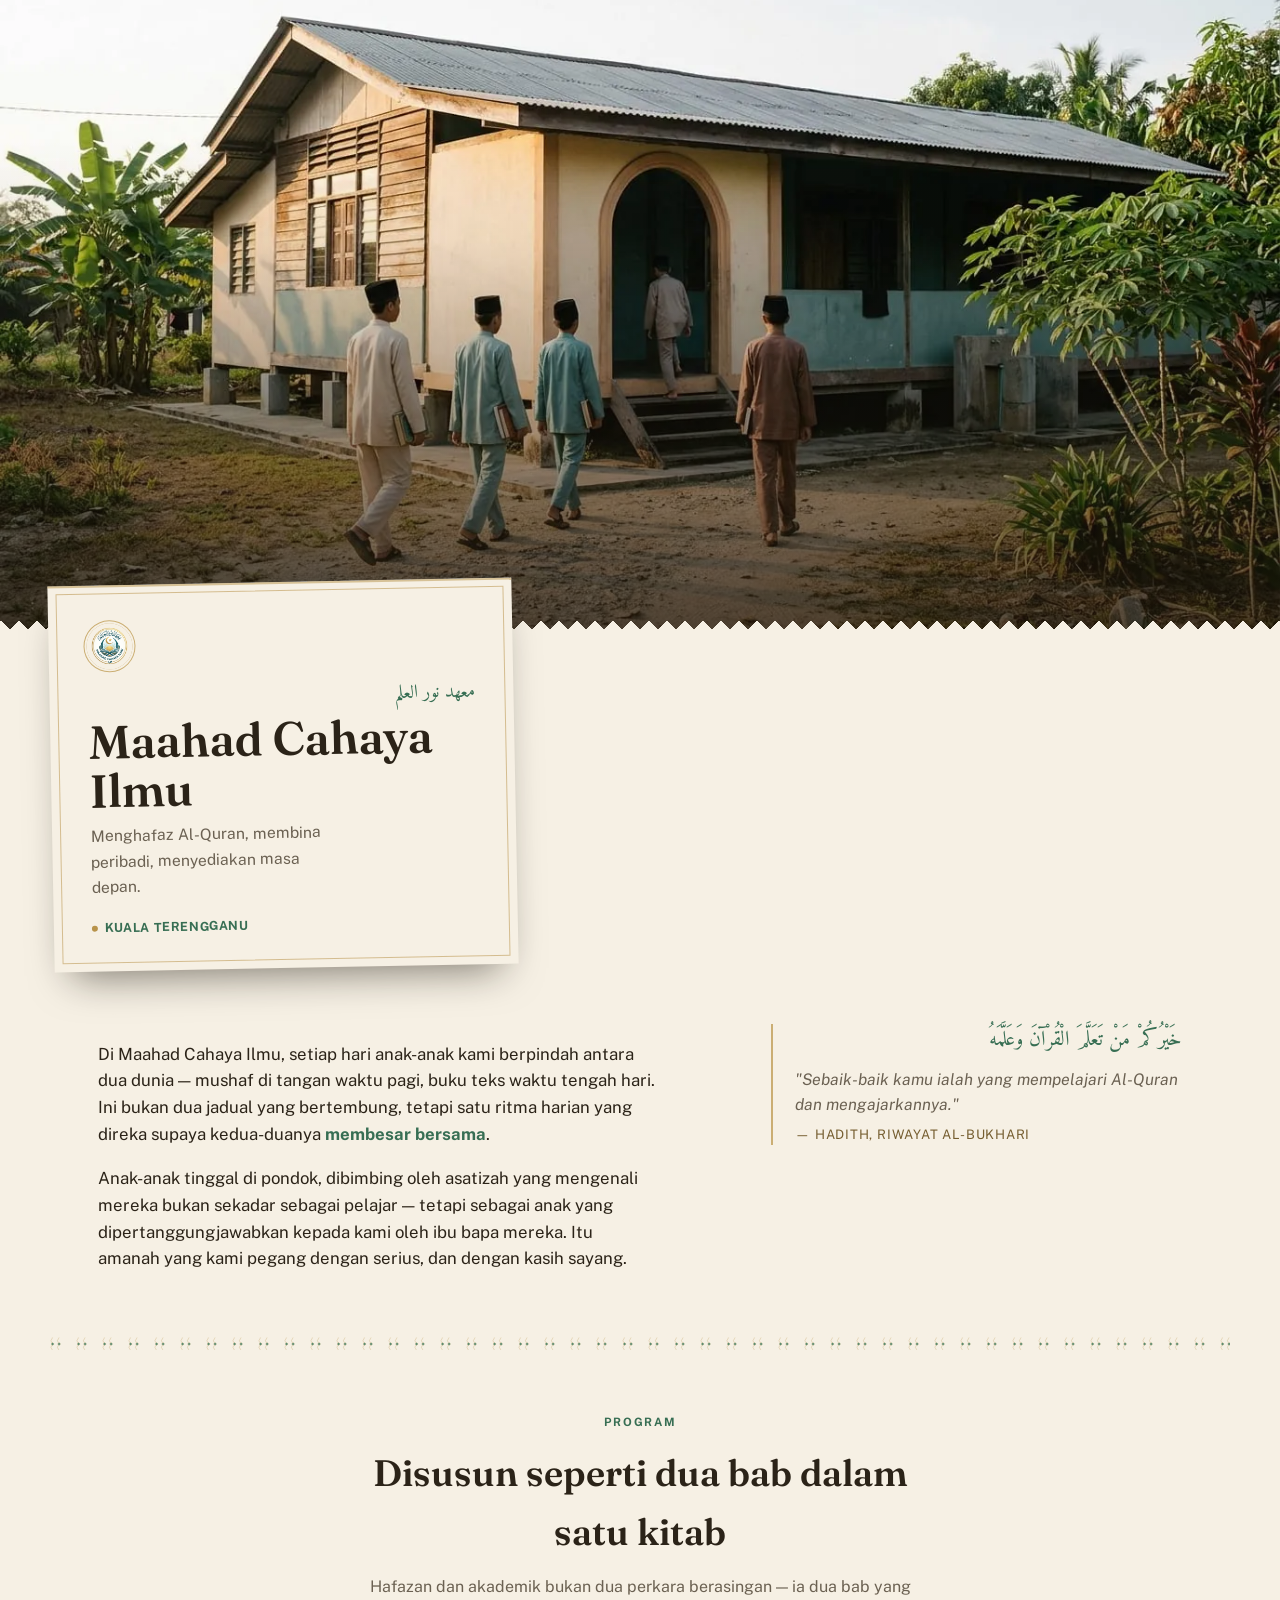
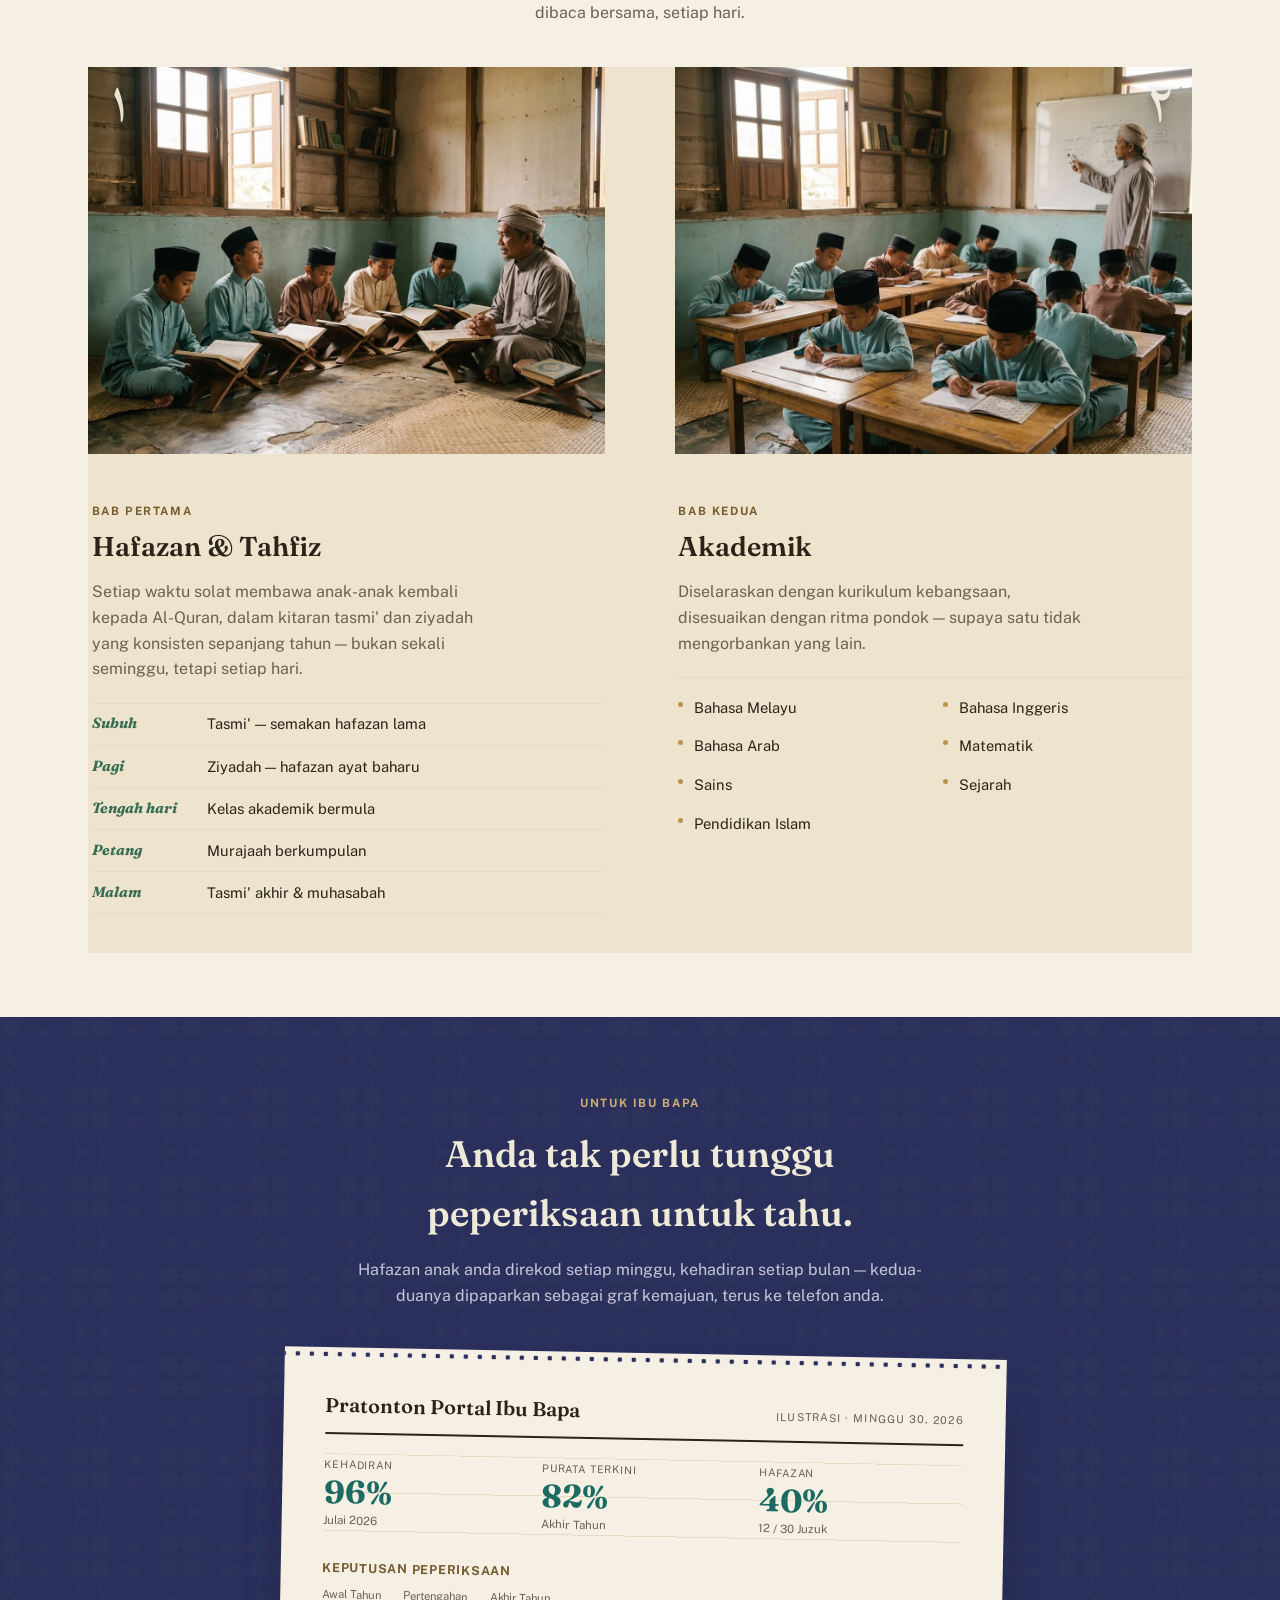
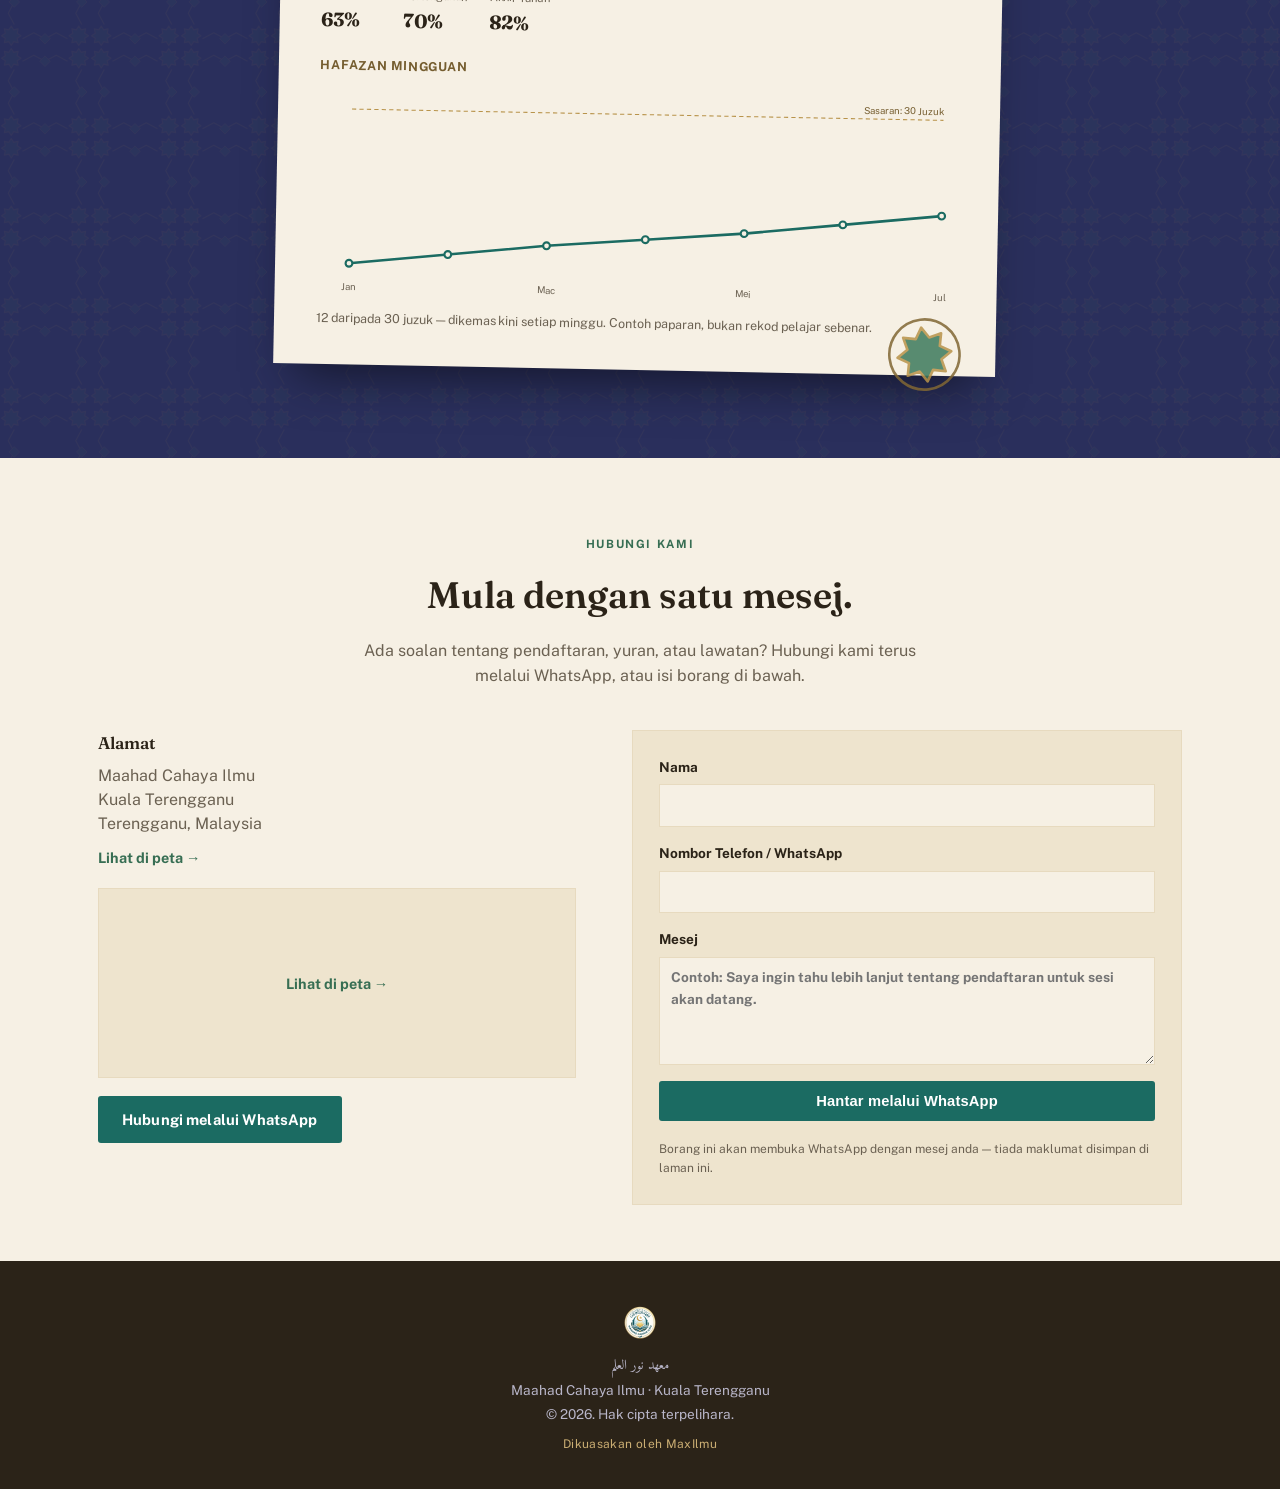
==== commit b3408220: "L1: index eyebrow 'Untuk Ibu Bapa' (drop '— MaxIlmu') Co-Authored-By: Claude Opus 5.5 <noreply@anthr" ====
--- a/public/index.html
+++ b/public/index.html
@@ -136,7 +136,7 @@
 <!-- ============ MAXILMU — the tucked-in ledger page ============ -->
 <section class="maxilmu" id="maxilmu">
   <div class="maxilmu__head">
-    <span class="eyebrow">Untuk Ibu Bapa — MaxIlmu</span>
+    <span class="eyebrow">Untuk Ibu Bapa</span>
     <h2>Anda tak perlu tunggu peperiksaan untuk tahu.</h2>
     <p>Hafazan anak anda direkod setiap minggu, kehadiran setiap bulan — kedua-duanya dipaparkan sebagai graf kemajuan, terus ke telefon anda.</p>
   </div>
--- a/public/index.css
+++ b/public/index.css
@@ -47,15 +47,30 @@
 .sr-only{position:absolute;width:1px;height:1px;overflow:hidden;clip:rect(0 0 0 0);white-space:nowrap;}
 
 /* ---------- mini header ---------- */
-.mini-header{position:fixed;top:0;left:0;right:0;z-index:40;display:flex;align-items:center;justify-content:space-between;
+.mini-header{position:fixed;top:0;left:0;right:0;z-index:40;display:flex;align-items:center;justify-content:space-between;gap:.75rem;
   padding:.7rem 1.2rem;background:rgba(246,240,228,.88);backdrop-filter:blur(6px);
   border-bottom:1px solid rgba(43,35,24,.08); transform:translateY(-100%); transition:transform .35s ease;}
 .mini-header.is-visible{transform:translateY(0);}
+/* One row at every width: buttons never wrap or shrink. The client's name
+   is never truncated — full name above 480px, logo only at <=480.
+   If SITE_CONFIG.name gets longer, re-check 481px (qa/shoot.js audit
+   flags it as "offscreen") and raise the 480 breakpoint below. */
 .mini-header__brand{display:flex;align-items:center;gap:.5rem;text-decoration:none;color:var(--ink);font-family:var(--font-display);font-weight:600;}
-.mini-header__brand img{width:30px;height:30px;border-radius:50%;object-fit:cover;}
-.mini-header__actions{display:flex;align-items:center;gap:.6rem;}
-.mini-header__login{color:var(--ink-soft);padding:.5rem 1rem;border-radius:99px;border:1.5px solid rgba(43,35,24,.18);text-decoration:none;font-size:.85rem;font-weight:700;}
-.mini-header__cta{background:var(--teal);color:#fff;padding:.5rem 1rem;border-radius:99px;text-decoration:none;font-size:.85rem;font-weight:700;}
+.mini-header__brand img{flex-shrink:0;width:30px;height:30px;border-radius:50%;object-fit:cover;}
+.mini-header__brand span{white-space:nowrap;}
+.mini-header__actions{display:flex;align-items:center;gap:.6rem;flex-shrink:0;}
+.mini-header__login{color:var(--ink-soft);padding:.5rem 1rem;border-radius:99px;border:1.5px solid rgba(43,35,24,.18);text-decoration:none;font-size:.85rem;font-weight:700;white-space:nowrap;}
+.mini-header__cta{background:var(--teal);color:#fff;padding:.5rem 1rem;border-radius:99px;text-decoration:none;font-size:.85rem;font-weight:700;white-space:nowrap;}
+@media (max-width:414px){
+  .mini-header{padding:.7rem 1rem;}
+}
+/* Logo only. The name stays in the DOM, visually hidden (same technique
+   as .sr-only), so it is still the link's accessible name and still
+   follows SITE_CONFIG.name — no hard-coded aria-label to drift. */
+@media (max-width:480px){
+  .mini-header__brand{min-width:44px;}
+  .mini-header__brand span{position:absolute;width:1px;height:1px;overflow:hidden;clip:rect(0 0 0 0);}
+}
 
 /* =================================================================
    HERO — frontispiece: full-bleed photo, asymmetric pasted label
@@ -71,6 +86,11 @@
   transform:rotate(-1.1deg); max-width:26rem;}
 @media (min-width:640px){.hero__label{margin:0 0 3.2rem 3.2rem;}}
 @media (min-width:900px){.hero__label{margin:0 0 4.4rem 5.5rem;padding:2.4rem 2.4rem 2rem;max-width:29rem;}}
+/* >=1440: the five students fill ~28-64% of the frame, so a left label hid
+   the first one or two. Pasted bottom-right instead, clear of all five;
+   the scroll hint moves bottom-left (rule below .hero__scroll) so the two
+   don't crowd each other. (1100-1439 uses the photo-band layout further down.) */
+@media (min-width:1440px){.hero__label{margin:0 3rem 4.4rem auto;}}
 .hero__label::before{content:"";position:absolute;inset:0;pointer-events:none;
   border:1px solid rgba(184,147,74,.55); margin:8px;}
 .hero__mark{display:block;width:46px;height:46px;border-radius:50%;overflow:hidden;margin-bottom:.9rem;
@@ -85,6 +105,7 @@
   font-size:.72rem;letter-spacing:.12em;text-transform:uppercase;display:none;align-items:center;gap:.5rem;opacity:.85;}
 .hero__scroll::after{content:"";width:1px;height:34px;background:var(--on-indigo);opacity:.7;}
 @media (min-width:900px){.hero__scroll{display:inline-flex;}}
+@media (min-width:1440px){.hero__scroll{right:auto;left:1.5rem;}}
 
 /* torn parchment strip stitching hero into the page below */
 .torn{position:relative;height:18px;background:var(--parchment);margin-top:-1px;}
@@ -240,11 +261,12 @@
 /* In-page links (#tentang, #hubungi…) land below the fixed mini header. */
 section[id]{scroll-margin-top:4.5rem;}
 
-/* Phones + tablets (<1100, incl. landscape and 1024 iPad): the pasted label
-   sat over the walking students — the photo's subject. Here the photo
-   gets its own band and the label is pasted across its torn bottom
-   edge instead of on top of the children. Desktop (>=1100) unchanged. */
-@media (max-width:1099px){
+/* Phones, tablets and smaller desktops (<1440, incl. landscape, 1024 iPad,
+   1280/1366 laptops): the pasted label sat over the walking students — the
+   photo's subject. Here the photo gets its own band and the label is
+   pasted across its torn bottom edge instead of on top of the children.
+   >=1440 keeps the full-bleed hero with the label bottom-right. */
+@media (max-width:1439px){
   .hero{display:block;min-height:0;overflow:visible;}
   .hero__photo{position:relative;height:min(62vw,70vh);
     /* torn edge on the photo itself (same 18px zigzag as .torn) */
@@ -254,6 +276,13 @@
   .hero__scroll{display:none;}
   .torn{display:none;}
   .about{padding-top:3.5rem;}
+}
+/* 1100-1439: band is capped by 70vh, so the photo is cropped top/bottom.
+   Anchor it to the bottom (lifts the students' feet up the band) and
+   overlap the card a little less, so all five stay clear of it. */
+@media (min-width:1100px) and (max-width:1439px){
+  .hero__photo img{object-position:50% 100%;}
+  .hero__label{margin-top:-3rem;}
 }
 /* Phones: label spans the width with the mobile gutters, overlapping
    the photo edge less so the students stay clear. */
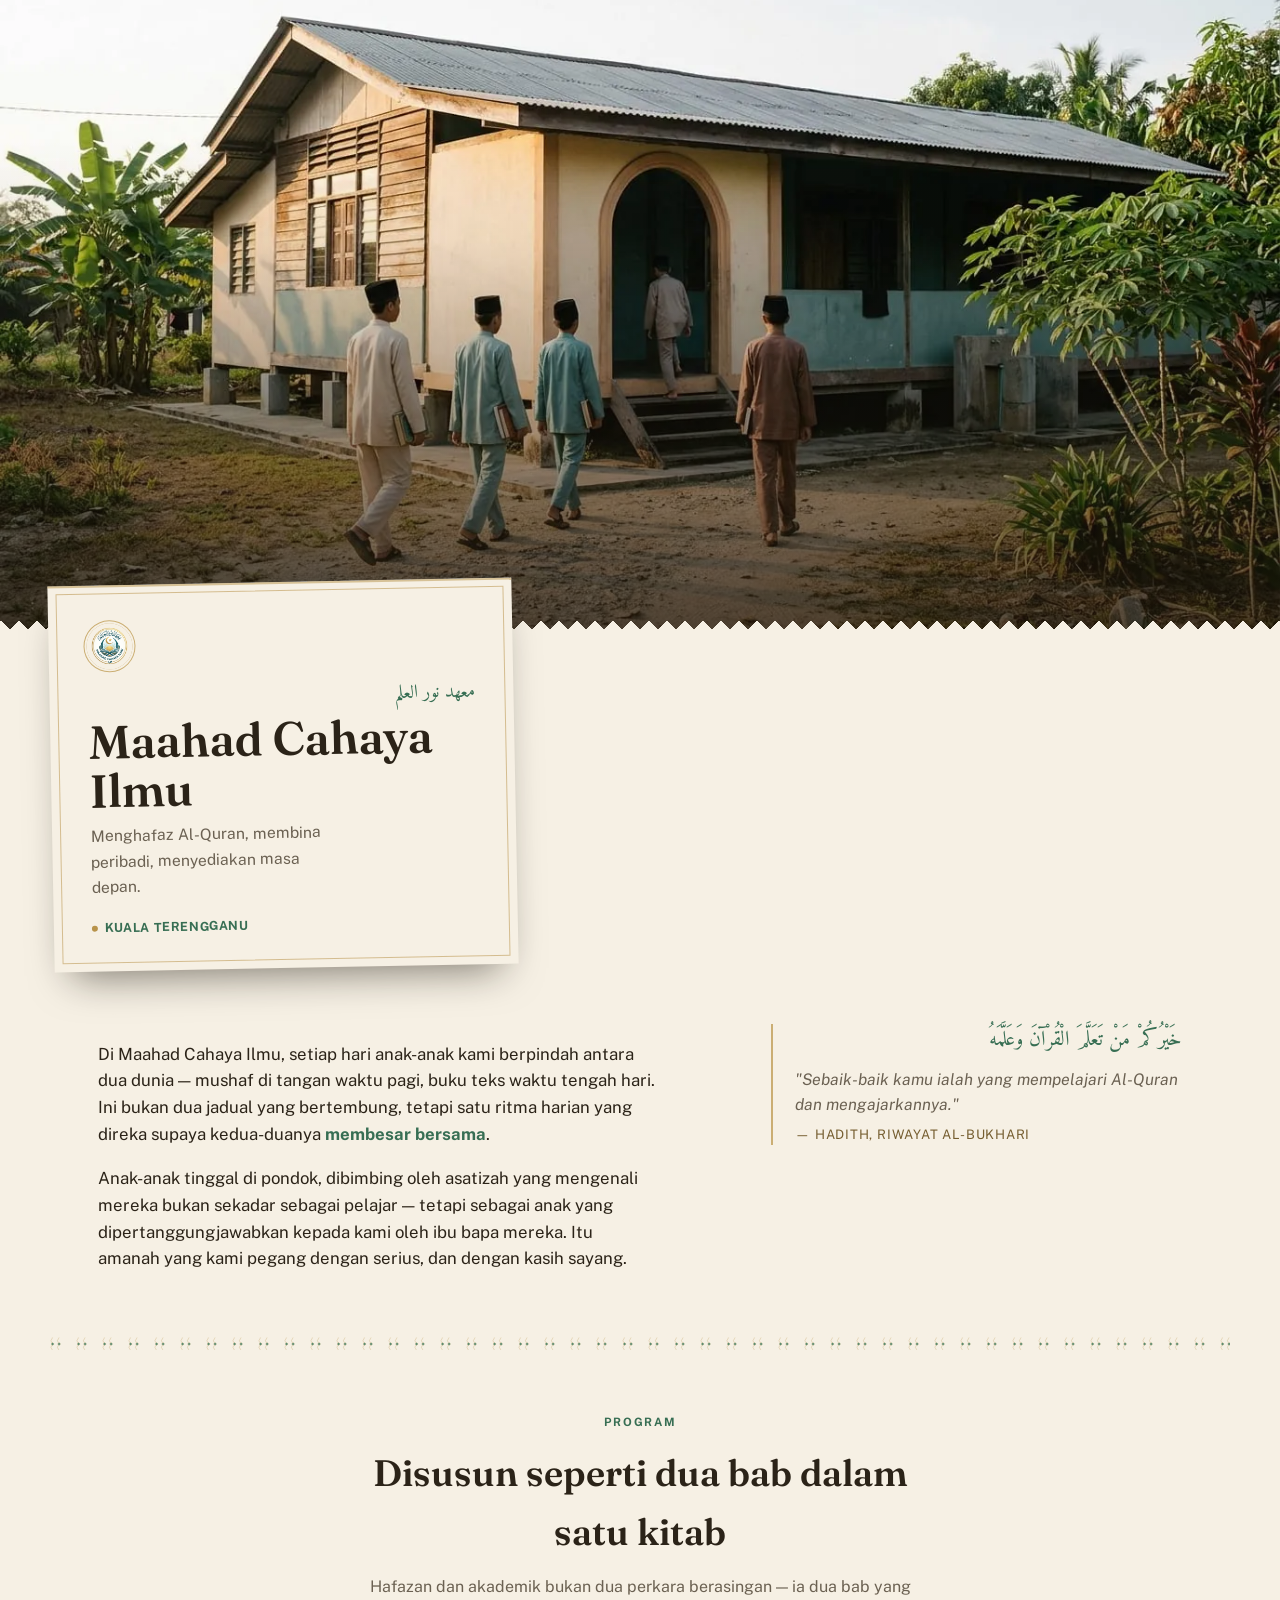
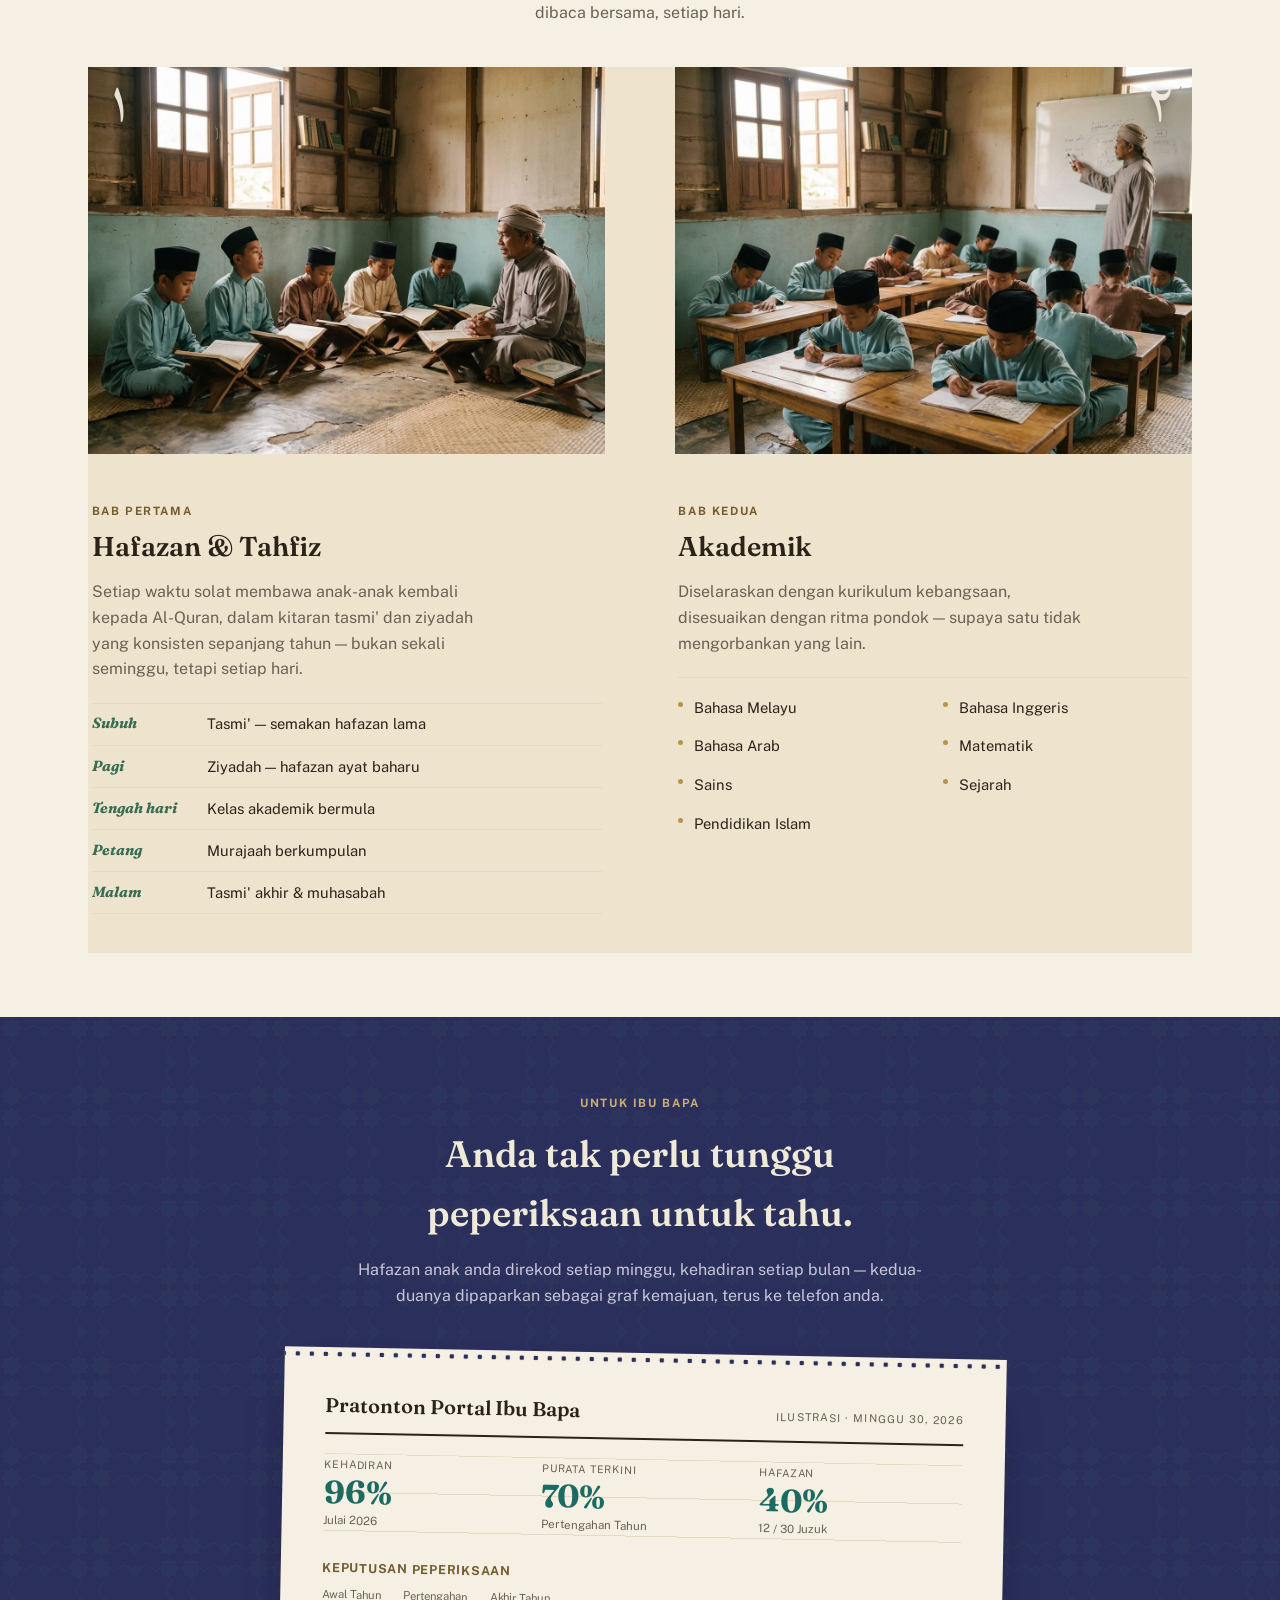
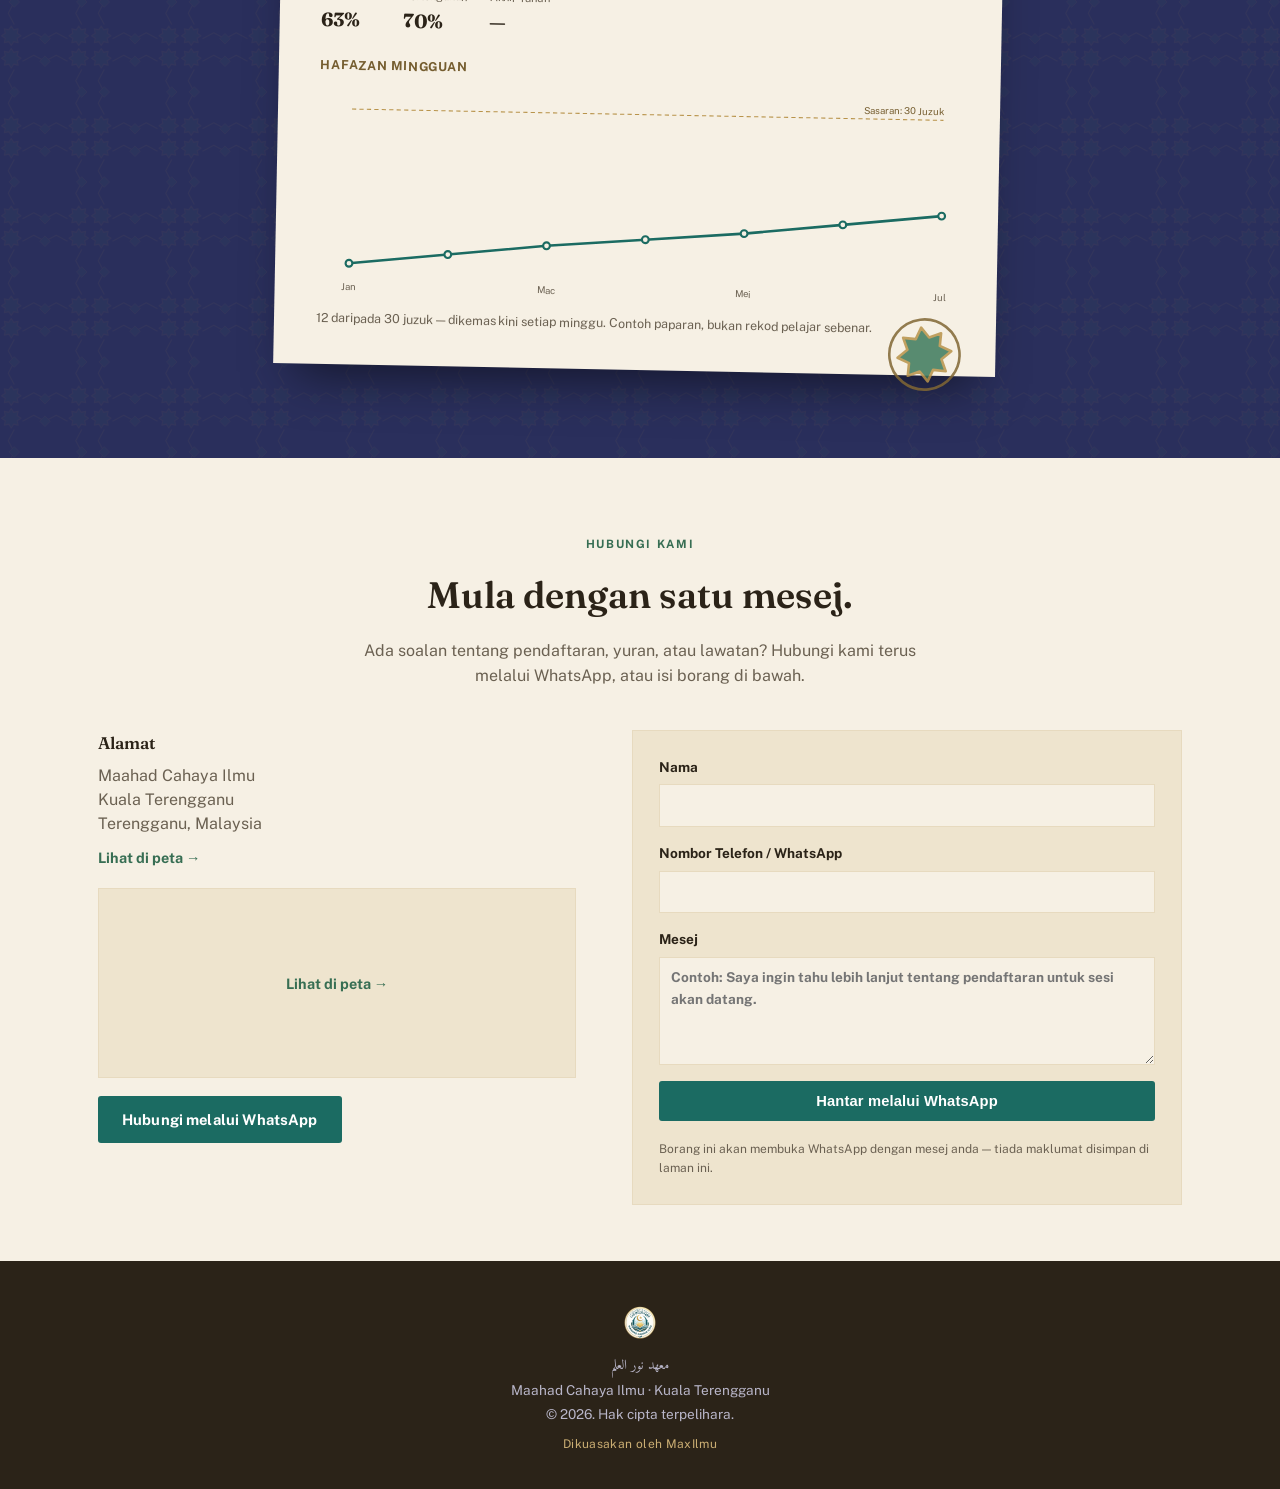
==== commit 67a28b0a: "L2: ledger preview consistent with July (Minggu 30) Purata Terkini now Pertengahan Tahun 70%; Akhir " ====
--- a/public/index.html
+++ b/public/index.html
@@ -150,7 +150,7 @@
 
       <div class="stat-grid" aria-hidden="true">
         <div class="stat-tile"><span class="stat-tile__label">Kehadiran</span><div class="stat-tile__value">96%</div><p class="stat-tile__sub">Julai 2026</p></div>
-        <div class="stat-tile"><span class="stat-tile__label">Purata Terkini</span><div class="stat-tile__value">82%</div><p class="stat-tile__sub">Akhir Tahun</p></div>
+        <div class="stat-tile"><span class="stat-tile__label">Purata Terkini</span><div class="stat-tile__value">70%</div><p class="stat-tile__sub">Pertengahan Tahun</p></div>
         <div class="stat-tile"><span class="stat-tile__label">Hafazan</span><div class="stat-tile__value">40%</div><p class="stat-tile__sub">12 / 30 Juzuk</p></div>
       </div>
 
@@ -158,7 +158,7 @@
       <div class="report__exams" aria-hidden="true">
         <div class="report__exam"><span class="report__exam-label">Awal Tahun</span><span class="report__exam-value">63%</span></div>
         <div class="report__exam"><span class="report__exam-label">Pertengahan</span><span class="report__exam-value">70%</span></div>
-        <div class="report__exam"><span class="report__exam-label">Akhir Tahun</span><span class="report__exam-value">82%</span></div>
+        <div class="report__exam"><span class="report__exam-label">Akhir Tahun</span><span class="report__exam-value">—</span></div>
       </div>
 
       <h4>Hafazan Mingguan</h4>
